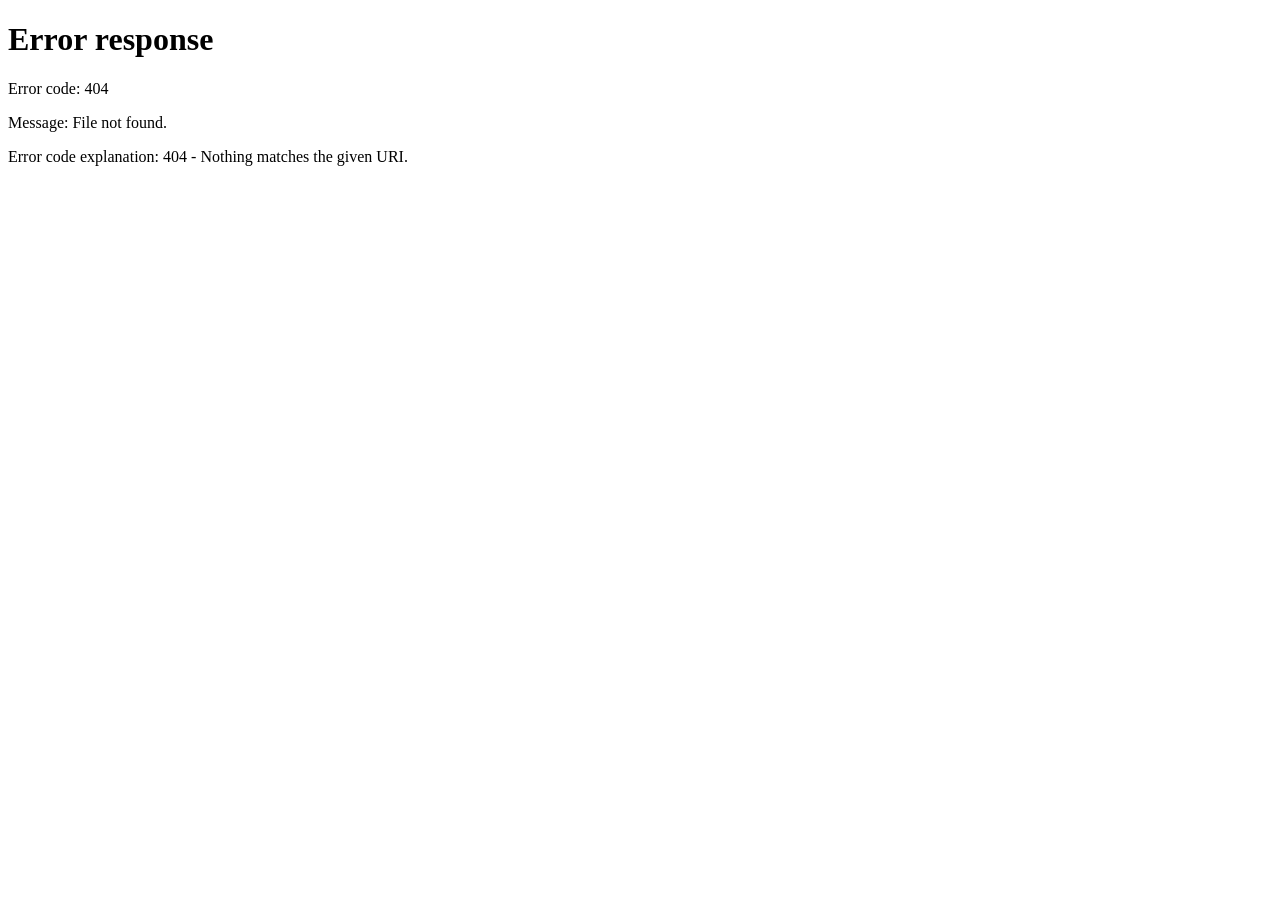
==== index.html @ 09f19527 "Add files via upload" ====
<!DOCTYPE html>
<html lang="en">
<head>
<meta charset="UTF-8">
<meta http-equiv="refresh" content="0; url=landing.html">
<title>Tracto Healthcare</title>
</head>
<body>
<p>Redirecting to <a href="landing.html">Tracto Healthcare landing page</a>...</p>
</body>
</html>
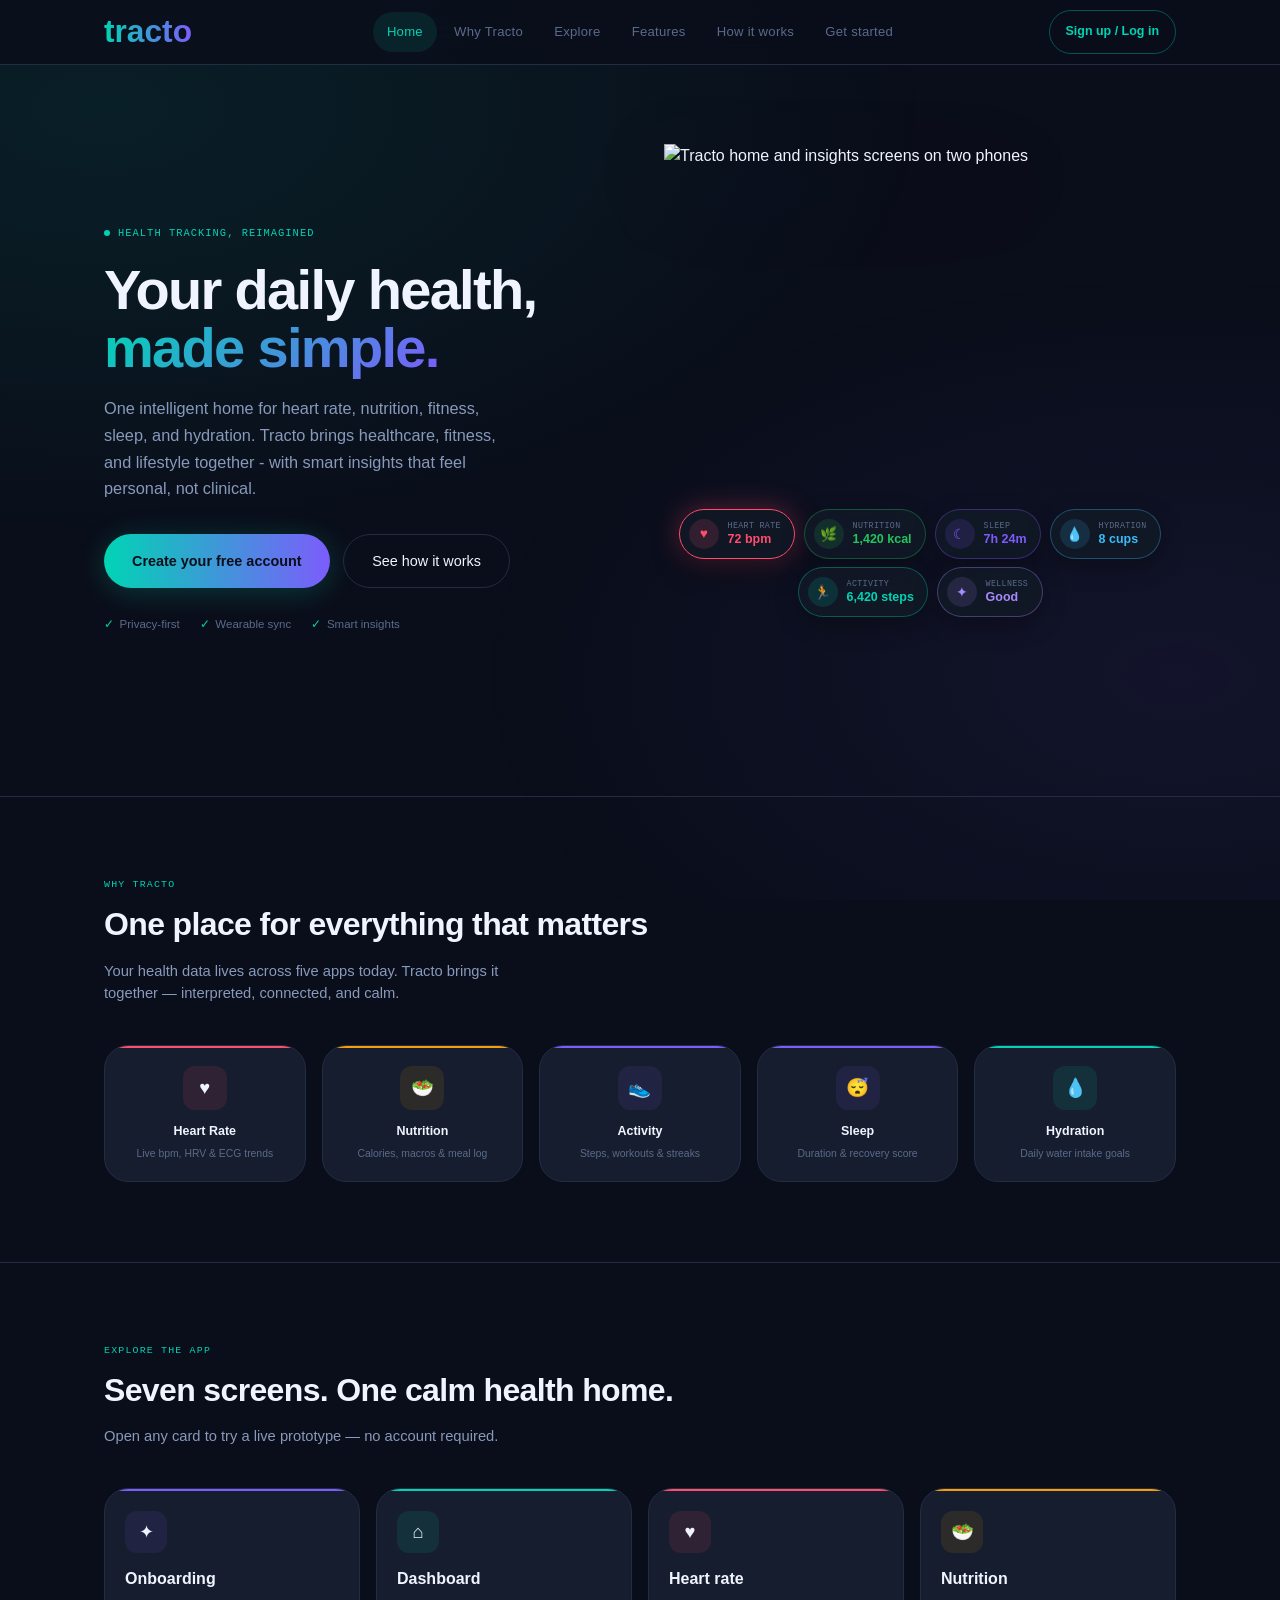
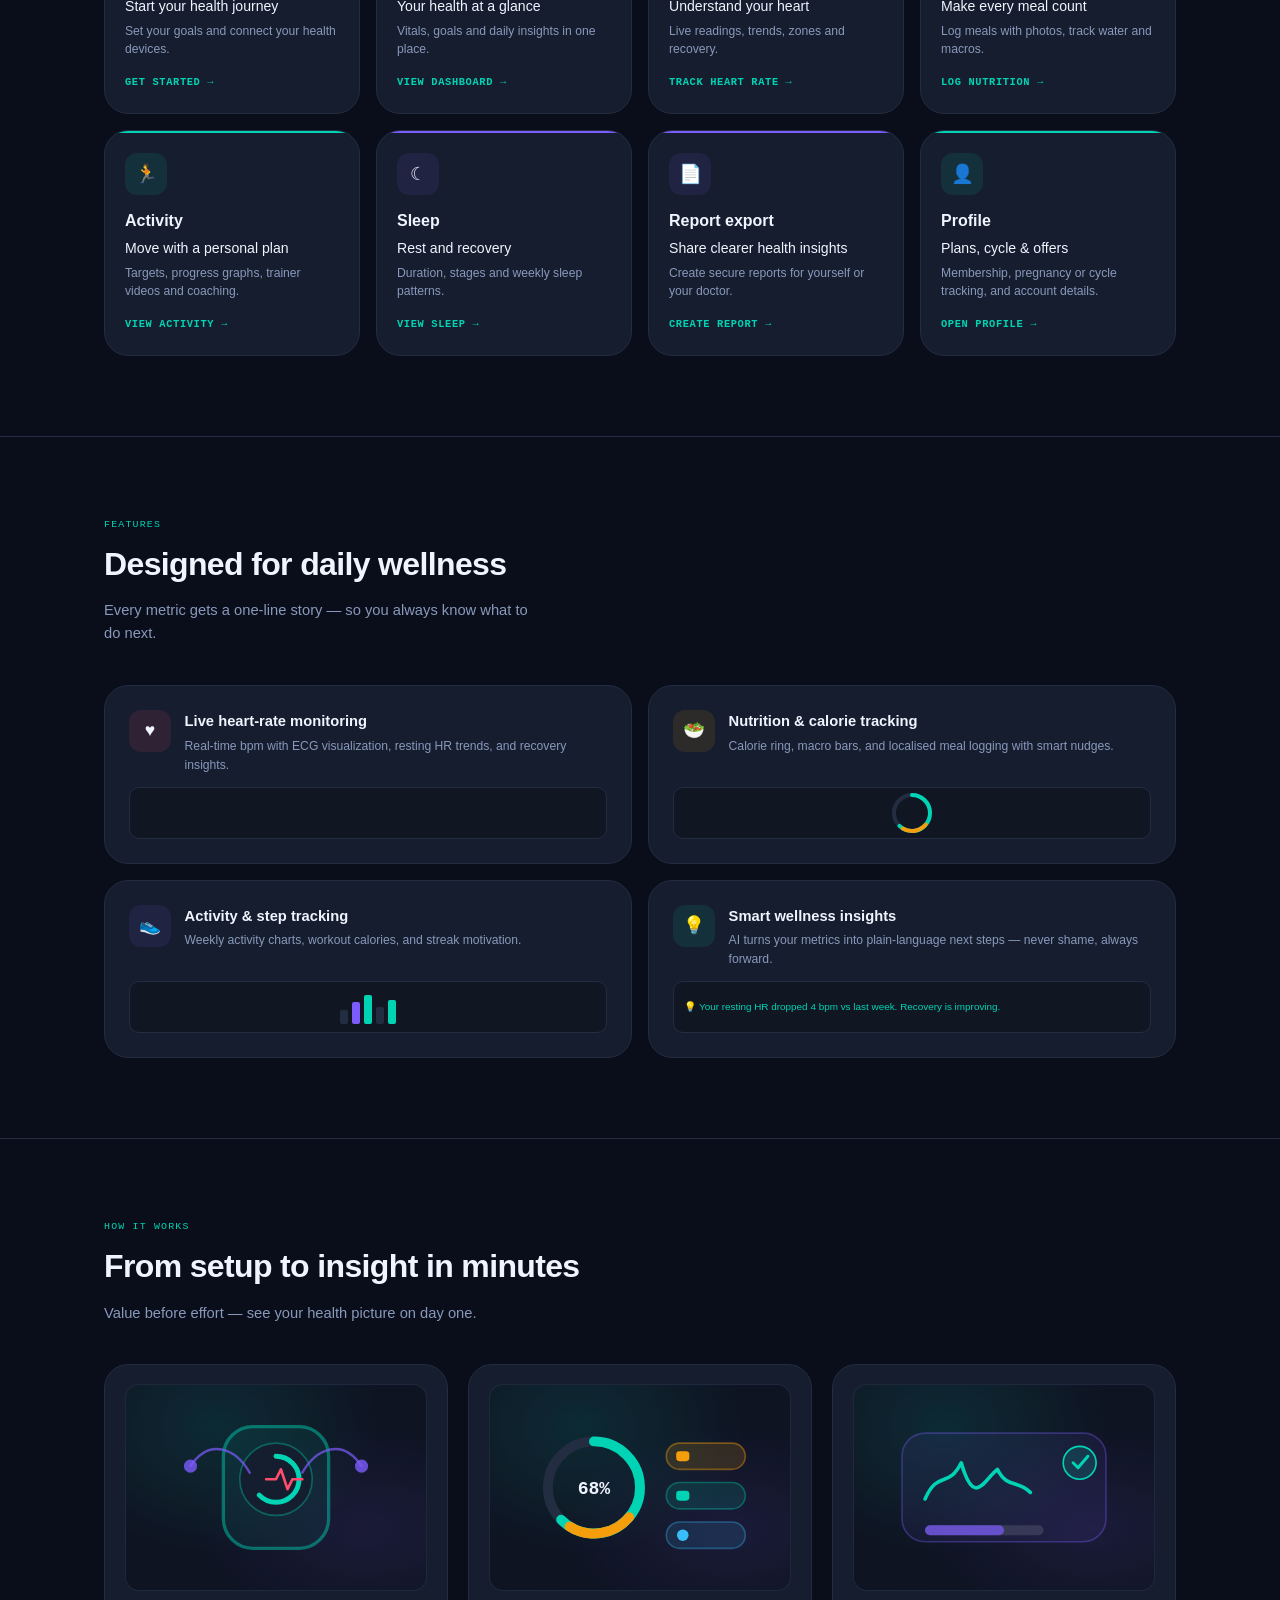
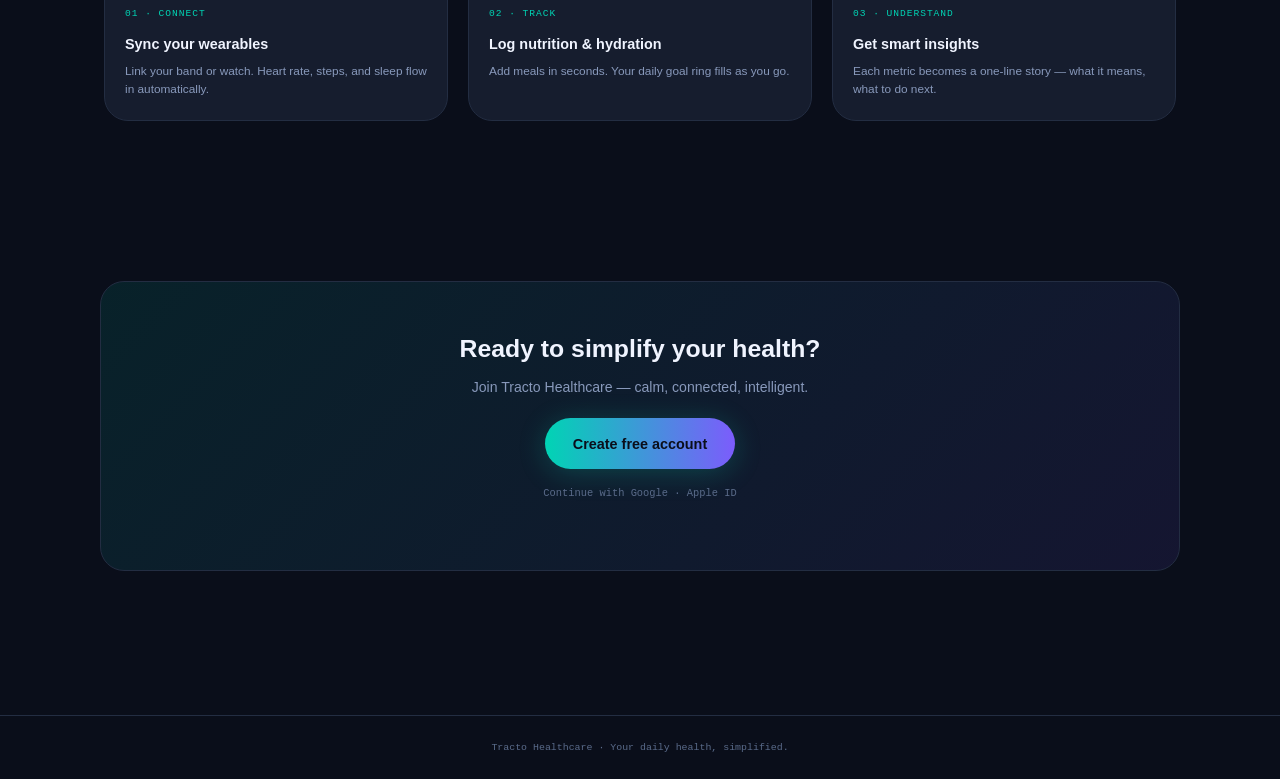
==== commit a7209cbb: "Add files via upload" ====
--- a/index.html
+++ b/index.html
@@ -2,10 +2,288 @@
 <html lang="en">
 <head>
 <meta charset="UTF-8">
-<meta http-equiv="refresh" content="0; url=landing.html">
-<title>Tracto Healthcare</title>
+<meta name="viewport" content="width=device-width, initial-scale=1.0">
+<title>Tracto Healthcare — Your daily health, simplified</title>
+<link href="https://fonts.googleapis.com/css2?family=JetBrains+Mono:wght@400;500&family=Space+Grotesk:wght@400;500;600;700&display=swap" rel="stylesheet">
+<link rel="stylesheet" href="styles.css">
+<link rel="stylesheet" href="app.css">
 </head>
 <body>
-<p>Redirecting to <a href="landing.html">Tracto Healthcare landing page</a>...</p>
+
+<header class="site-header">
+  <nav class="top-nav" aria-label="Primary">
+    <a href="landing.html" class="logo">tracto</a>
+    <ul class="sec-nav-list">
+      <li><a href="#hero" data-section="hero" class="sec-nav-link active">Home</a></li>
+      <li><a href="#why" data-section="why" class="sec-nav-link">Why Tracto</a></li>
+      <li><a href="#explore" data-section="explore" class="sec-nav-link">Explore</a></li>
+      <li><a href="#features" data-section="features" class="sec-nav-link">Features</a></li>
+      <li><a href="#how" data-section="how" class="sec-nav-link">How it works</a></li>
+      <li><a href="signup.html" data-section="download" class="sec-nav-link">Get started</a></li>
+    </ul>
+    <a href="signup.html" class="nav-cta">Sign up / Log in</a>
+  </nav>
+</header>
+
+<main class="page-main">
+
+  <!-- HERO -->
+  <section id="hero" class="hero">
+    <div class="wrap">
+      <div class="hero-grid">
+        <div>
+          <div class="hero-eyebrow reveal"><span class="dot"></span> Health tracking, reimagined</div>
+          <h1 class="hero-title reveal d1">Your daily health,<br><em>made simple.</em></h1>
+          <p class="hero-sub reveal d2">One intelligent home for heart rate, nutrition, fitness, sleep, and hydration. Tracto brings healthcare, fitness, and lifestyle together - with smart insights that feel personal, not clinical.</p>
+          <div class="hero-ctas reveal d3">
+            <a href="signup.html" class="btn-primary">Create your free account</a>
+            <a href="#explore" class="btn-secondary">See how it works</a>
+          </div>
+          <div class="hero-trust reveal d4">
+            <span><span class="ck">✓</span> Privacy-first</span>
+            <span><span class="ck">✓</span> Wearable sync</span>
+            <span><span class="ck">✓</span> Smart insights</span>
+          </div>
+        </div>
+
+        <div class="hero-visual reveal d2">
+          <div class="phones-stage phones-stage--image">
+            <div class="phones-float-wrap">
+              <img
+                class="phones-img"
+                src="assets/tracto-phones.png?v=2"
+                alt="Tracto home and insights screens on two phones"
+                width="1024"
+                height="682"
+                loading="eager"
+              />
+            </div>
+          </div>
+
+          <div class="metric-tabs" role="list" aria-label="Health metrics">
+            <button type="button" class="metric-tab metric-tab--heart" role="listitem" style="--tab:var(--danger-red);--tab-soft:rgba(255,77,109,.14)">
+              <span class="metric-ico" aria-hidden="true">♥</span>
+              <span class="metric-copy"><span class="metric-lbl">Heart Rate</span><span class="metric-val">72 bpm</span></span>
+            </button>
+            <button type="button" class="metric-tab metric-tab--nutrition" role="listitem" style="--tab:#22C55E;--tab-soft:rgba(34,197,94,.14)">
+              <span class="metric-ico" aria-hidden="true">🌿</span>
+              <span class="metric-copy"><span class="metric-lbl">Nutrition</span><span class="metric-val">1,420 kcal</span></span>
+            </button>
+            <button type="button" class="metric-tab metric-tab--sleep" role="listitem" style="--tab:var(--vital-violet);--tab-soft:rgba(124,92,252,.14)">
+              <span class="metric-ico" aria-hidden="true">☾</span>
+              <span class="metric-copy"><span class="metric-lbl">Sleep</span><span class="metric-val">7h 24m</span></span>
+            </button>
+            <button type="button" class="metric-tab metric-tab--hydro" role="listitem" style="--tab:#38BDF8;--tab-soft:rgba(56,189,248,.14)">
+              <span class="metric-ico" aria-hidden="true">💧</span>
+              <span class="metric-copy"><span class="metric-lbl">Hydration</span><span class="metric-val">8 cups</span></span>
+            </button>
+            <button type="button" class="metric-tab metric-tab--activity" role="listitem" style="--tab:var(--pulse-teal);--tab-soft:rgba(0,212,180,.14)">
+              <span class="metric-ico" aria-hidden="true">🏃</span>
+              <span class="metric-copy"><span class="metric-lbl">Activity</span><span class="metric-val">6,420 steps</span></span>
+            </button>
+            <button type="button" class="metric-tab metric-tab--wellness" role="listitem" style="--tab:#A78BFA;--tab-soft:rgba(167,139,250,.14)">
+              <span class="metric-ico" aria-hidden="true">✦</span>
+              <span class="metric-copy"><span class="metric-lbl">Wellness</span><span class="metric-val">Good</span></span>
+            </button>
+          </div>
+        </div>
+      </div>
+    </div>
+  </section>
+
+  <!-- WHY -->
+  <section id="why" class="section-bordered">
+    <div class="wrap">
+      <div class="sec-tag reveal">Why Tracto</div>
+      <h2 class="sec-title reveal d1">One place for everything that matters</h2>
+      <p class="sec-sub reveal d2">Your health data lives across five apps today. Tracto brings it together — interpreted, connected, and calm.</p>
+      <div class="value-grid">
+        <div class="value-card reveal"><div class="accent-bar" style="background:var(--danger-red)"></div><div class="ico" style="background:rgba(255,77,109,.1)">♥</div><h3>Heart Rate</h3><p>Live bpm, HRV &amp; ECG trends</p></div>
+        <div class="value-card reveal d1"><div class="accent-bar" style="background:var(--bio-amber)"></div><div class="ico" style="background:rgba(245,158,11,.1)">🥗</div><h3>Nutrition</h3><p>Calories, macros &amp; meal log</p></div>
+        <div class="value-card reveal d2"><div class="accent-bar" style="background:var(--vital-violet)"></div><div class="ico" style="background:rgba(124,92,252,.1)">👟</div><h3>Activity</h3><p>Steps, workouts &amp; streaks</p></div>
+        <div class="value-card reveal d3"><div class="accent-bar" style="background:var(--vital-violet)"></div><div class="ico" style="background:rgba(124,92,252,.1)">😴</div><h3>Sleep</h3><p>Duration &amp; recovery score</p></div>
+        <div class="value-card reveal d4"><div class="accent-bar" style="background:var(--pulse-teal)"></div><div class="ico" style="background:rgba(0,212,180,.1)">💧</div><h3>Hydration</h3><p>Daily water intake goals</p></div>
+      </div>
+    </div>
+  </section>
+
+  <!-- EXPLORE APP SCREENS -->
+  <section id="explore" class="section-bordered">
+    <div class="wrap">
+      <div class="sec-tag reveal">Explore the app</div>
+      <h2 class="sec-title reveal d1">Seven screens. One calm health home.</h2>
+      <p class="sec-sub reveal d2">Open any card to try a live prototype — no account required.</p>
+      <div class="explore-grid">
+        <a href="onboarding.html" class="explore-card reveal">
+          <div class="accent-bar" style="background:var(--vital-violet)"></div>
+          <div class="ico" style="background:rgba(124,92,252,.1)">✦</div>
+          <h3>Onboarding</h3>
+          <div class="desc">Start your health journey</div>
+          <p class="copy">Set your goals and connect your health devices.</p>
+          <span class="cta">GET STARTED →</span>
+        </a>
+        <a href="dashboard.html" class="explore-card reveal d1">
+          <div class="accent-bar" style="background:var(--pulse-teal)"></div>
+          <div class="ico" style="background:rgba(0,212,180,.1)">⌂</div>
+          <h3>Dashboard</h3>
+          <div class="desc">Your health at a glance</div>
+          <p class="copy">Vitals, goals and daily insights in one place.</p>
+          <span class="cta">VIEW DASHBOARD →</span>
+        </a>
+        <a href="heart-rate.html" class="explore-card reveal d2">
+          <div class="accent-bar" style="background:var(--danger-red)"></div>
+          <div class="ico" style="background:rgba(255,77,109,.1)">♥</div>
+          <h3>Heart rate</h3>
+          <div class="desc">Understand your heart</div>
+          <p class="copy">Live readings, trends, zones and recovery.</p>
+          <span class="cta">TRACK HEART RATE →</span>
+        </a>
+        <a href="nutrition.html" class="explore-card reveal d1">
+          <div class="accent-bar" style="background:var(--bio-amber)"></div>
+          <div class="ico" style="background:rgba(245,158,11,.1)">🥗</div>
+          <h3>Nutrition</h3>
+          <div class="desc">Make every meal count</div>
+          <p class="copy">Log meals with photos, track water and macros.</p>
+          <span class="cta">LOG NUTRITION →</span>
+        </a>
+        <a href="activity.html" class="explore-card reveal d2">
+          <div class="accent-bar" style="background:var(--pulse-teal)"></div>
+          <div class="ico" style="background:rgba(0,212,180,.1)">🏃</div>
+          <h3>Activity</h3>
+          <div class="desc">Move with a personal plan</div>
+          <p class="copy">Targets, progress graphs, trainer videos and coaching.</p>
+          <span class="cta">VIEW ACTIVITY →</span>
+        </a>
+        <a href="sleep.html" class="explore-card reveal d3">
+          <div class="accent-bar" style="background:var(--vital-violet)"></div>
+          <div class="ico" style="background:rgba(124,92,252,.1)">☾</div>
+          <h3>Sleep</h3>
+          <div class="desc">Rest and recovery</div>
+          <p class="copy">Duration, stages and weekly sleep patterns.</p>
+          <span class="cta">VIEW SLEEP →</span>
+        </a>
+        <a href="reports.html" class="explore-card reveal d1">
+          <div class="accent-bar" style="background:var(--vital-violet)"></div>
+          <div class="ico" style="background:rgba(124,92,252,.1)">📄</div>
+          <h3>Report export</h3>
+          <div class="desc">Share clearer health insights</div>
+          <p class="copy">Create secure reports for yourself or your doctor.</p>
+          <span class="cta">CREATE REPORT →</span>
+        </a>
+        <a href="profile.html" class="explore-card reveal d2">
+          <div class="accent-bar" style="background:var(--pulse-teal)"></div>
+          <div class="ico" style="background:rgba(0,212,180,.1)">👤</div>
+          <h3>Profile</h3>
+          <div class="desc">Plans, cycle &amp; offers</div>
+          <p class="copy">Membership, pregnancy or cycle tracking, and account details.</p>
+          <span class="cta">OPEN PROFILE →</span>
+        </a>
+      </div>
+    </div>
+  </section>
+
+  <!-- FEATURES -->
+  <section id="features" class="section-bordered">
+    <div class="wrap">
+      <div class="sec-tag reveal">Features</div>
+      <h2 class="sec-title reveal d1">Designed for daily wellness</h2>
+      <p class="sec-sub reveal d2">Every metric gets a one-line story — so you always know what to do next.</p>
+      <div class="feat-grid">
+        <article class="feat-card reveal">
+          <div class="f-head"><div class="f-ico" style="background:rgba(255,77,109,.1)">♥</div><div><h3>Live heart-rate monitoring</h3><p>Real-time bpm with ECG visualization, resting HR trends, and recovery insights.</p></div></div>
+          <div class="feat-viz"><svg viewBox="0 0 200 52" preserveAspectRatio="none" style="width:100%;height:100%"><path class="ecg-path" d="M0 26 H40 L50 26 L58 8 L66 44 L74 26 H200" fill="none" stroke="var(--danger-red)" stroke-width="2"/></svg></div>
+        </article>
+        <article class="feat-card reveal d1">
+          <div class="f-head"><div class="f-ico" style="background:rgba(245,158,11,.1)">🥗</div><div><h3>Nutrition &amp; calorie tracking</h3><p>Calorie ring, macro bars, and localised meal logging with smart nudges.</p></div></div>
+          <div class="feat-viz feat-ring"><svg width="44" height="44" viewBox="0 0 44 44"><circle cx="22" cy="22" r="18" fill="none" stroke="var(--border)" stroke-width="4"/><circle cx="22" cy="22" r="18" fill="none" stroke="var(--pulse-teal)" stroke-width="4" stroke-dasharray="70 113" stroke-linecap="round" transform="rotate(-90 22 22)"/><circle cx="22" cy="22" r="18" fill="none" stroke="var(--bio-amber)" stroke-width="4" stroke-dasharray="25 113" stroke-linecap="round" transform="rotate(40 22 22)"/></svg></div>
+        </article>
+        <article class="feat-card reveal d2">
+          <div class="f-head"><div class="f-ico" style="background:rgba(124,92,252,.1)">👟</div><div><h3>Activity &amp; step tracking</h3><p>Weekly activity charts, workout calories, and streak motivation.</p></div></div>
+          <div class="feat-viz feat-bars"><span style="height:40%"></span><span class="vio" style="height:65%"></span><span class="teal" style="height:85%"></span><span style="height:50%"></span><span class="teal" style="height:70%"></span></div>
+        </article>
+        <article class="feat-card reveal d3">
+          <div class="f-head"><div class="f-ico" style="background:rgba(0,212,180,.1)">💡</div><div><h3>Smart wellness insights</h3><p>AI turns your metrics into plain-language next steps — never shame, always forward.</p></div></div>
+          <div class="feat-viz feat-insight">💡 Your resting HR dropped 4 bpm vs last week. Recovery is improving.</div>
+        </article>
+      </div>
+    </div>
+  </section>
+
+  <!-- HOW -->
+  <section id="how" class="section-bordered">
+    <div class="wrap">
+      <div class="sec-tag reveal">How it works</div>
+      <h2 class="sec-title reveal d1">From setup to insight in minutes</h2>
+      <p class="sec-sub reveal d2">Value before effort — see your health picture on day one.</p>
+      <div class="steps">
+        <div class="step reveal">
+          <div class="step-viz" aria-hidden="true">
+            <svg viewBox="0 0 160 110" fill="none">
+              <rect x="48" y="18" width="64" height="74" rx="18" stroke="rgba(0,212,180,.45)" stroke-width="2" fill="rgba(0,212,180,.06)"/>
+              <rect x="58" y="28" width="44" height="44" rx="22" fill="rgba(22,29,46,.9)" stroke="rgba(0,212,180,.35)"/>
+              <circle cx="80" cy="50" r="14" stroke="var(--pulse-teal)" stroke-width="3" stroke-dasharray="55 88" stroke-linecap="round" transform="rotate(-90 80 50)"/>
+              <path d="M74 50h6l3-6 4 12 3-6h6" stroke="var(--danger-red)" stroke-width="1.6" stroke-linecap="round" stroke-linejoin="round"/>
+              <path d="M28 42c12-18 28-10 36 4M132 42c-12-18-28-10-36 4" stroke="var(--vital-violet)" stroke-width="1.5" stroke-linecap="round" opacity=".7"/>
+              <circle cx="28" cy="42" r="4" fill="var(--vital-violet)" opacity=".8"/>
+              <circle cx="132" cy="42" r="4" fill="var(--vital-violet)" opacity=".8"/>
+            </svg>
+          </div>
+          <div class="num">01 · CONNECT</div>
+          <h3>Sync your wearables</h3>
+          <p>Link your band or watch. Heart rate, steps, and sleep flow in automatically.</p>
+        </div>
+        <div class="step reveal d1">
+          <div class="step-viz" aria-hidden="true">
+            <svg viewBox="0 0 160 110" fill="none">
+              <circle cx="52" cy="55" r="28" stroke="var(--border)" stroke-width="6"/>
+              <circle cx="52" cy="55" r="28" stroke="var(--pulse-teal)" stroke-width="6" stroke-dasharray="110 176" stroke-linecap="round" transform="rotate(-90 52 55)"/>
+              <circle cx="52" cy="55" r="28" stroke="var(--bio-amber)" stroke-width="6" stroke-dasharray="40 176" stroke-linecap="round" transform="rotate(40 52 55)"/>
+              <text x="52" y="59" text-anchor="middle" fill="var(--text-primary)" font-size="11" font-family="JetBrains Mono, monospace" font-weight="700">68%</text>
+              <rect x="96" y="28" width="48" height="16" rx="8" fill="rgba(245,158,11,.15)" stroke="rgba(245,158,11,.4)"/>
+              <rect x="102" y="33" width="8" height="6" rx="2" fill="var(--bio-amber)"/>
+              <rect x="96" y="52" width="48" height="16" rx="8" fill="rgba(0,212,180,.12)" stroke="rgba(0,212,180,.35)"/>
+              <rect x="102" y="57" width="8" height="6" rx="2" fill="var(--pulse-teal)"/>
+              <rect x="96" y="76" width="48" height="16" rx="8" fill="rgba(56,189,248,.12)" stroke="rgba(56,189,248,.35)"/>
+              <circle cx="106" cy="84" r="3.5" fill="#38BDF8"/>
+            </svg>
+          </div>
+          <div class="num">02 · TRACK</div>
+          <h3>Log nutrition &amp; hydration</h3>
+          <p>Add meals in seconds. Your daily goal ring fills as you go.</p>
+        </div>
+        <div class="step reveal d2">
+          <div class="step-viz" aria-hidden="true">
+            <svg viewBox="0 0 160 110" fill="none">
+              <rect x="18" y="22" width="124" height="66" rx="14" fill="rgba(124,92,252,.08)" stroke="rgba(124,92,252,.35)"/>
+              <path d="M32 62c8-18 14-6 22-22 8 28 14 10 22 4 6 12 12 6 20 14" stroke="var(--pulse-teal)" stroke-width="2.2" stroke-linecap="round" stroke-linejoin="round"/>
+              <circle cx="126" cy="40" r="10" fill="rgba(0,212,180,.15)" stroke="var(--pulse-teal)"/>
+              <path d="M122 40l3 3 6-7" stroke="var(--pulse-teal)" stroke-width="1.8" stroke-linecap="round" stroke-linejoin="round"/>
+              <rect x="32" y="78" width="72" height="6" rx="3" fill="rgba(240,244,255,.12)"/>
+              <rect x="32" y="78" width="48" height="6" rx="3" fill="var(--vital-violet)" opacity=".7"/>
+            </svg>
+          </div>
+          <div class="num">03 · UNDERSTAND</div>
+          <h3>Get smart insights</h3>
+          <p>Each metric becomes a one-line story — what it means, what to do next.</p>
+        </div>
+      </div>
+    </div>
+  </section>
+
+  <!-- CTA -->
+  <section id="download">
+    <div class="cta-strip reveal">
+      <h2>Ready to simplify your health?</h2>
+      <p>Join Tracto Healthcare — calm, connected, intelligent.</p>
+      <a href="signup.html" class="btn-primary">Create free account</a>
+      <p class="sso">Continue with Google · Apple ID</p>
+    </div>
+  </section>
+
+</main>
+
+<footer>Tracto Healthcare · Your daily health, simplified.</footer>
+
+<script src="main.js"></script>
 </body>
 </html>
--- a/styles.css
+++ b/styles.css
@@ -0,0 +1,630 @@
+/* Tracto Healthcare — shared styles */
+:root {
+  --midnight: #0a0e1a;
+  --deep-card: #161d2e;
+  --border: #232d42;
+  --pulse-teal: #00d4b4;
+  --teal-d: #00a890;
+  --vital-violet: #7c5cfc;
+  --bio-amber: #f59e0b;
+  --danger-red: #ff4d6d;
+  --text-primary: #f0f4ff;
+  --text-secondary: #8899bb;
+  --text-muted: #5a6b8a;
+  --nav-h: 64px;
+  --secnav-h: 0px;
+  --r: 24px;
+  --r-sm: 16px;
+  --phone-w: 300px;
+}
+
+*, *::before, *::after { box-sizing: border-box; margin: 0; padding: 0; }
+html { scroll-behavior: smooth; }
+body {
+  font-family: 'Space Grotesk', sans-serif;
+  background: var(--midnight);
+  color: var(--text-primary);
+  line-height: 1.55;
+  -webkit-font-smoothing: antialiased;
+  overflow-x: hidden;
+}
+body::before {
+  content: '';
+  position: fixed; inset: 0; pointer-events: none; z-index: 0;
+  background:
+    radial-gradient(ellipse 65% 50% at 8% 12%, rgba(0,212,180,.09), transparent),
+    radial-gradient(ellipse 55% 45% at 92% 75%, rgba(124,92,252,.08), transparent);
+}
+.wrap { max-width: 1120px; margin: 0 auto; padding: 0 1.5rem; position: relative; z-index: 1; }
+.page-main { padding-top: var(--nav-h); position: relative; z-index: 1; }
+
+/* Header */
+.site-header {
+  position: fixed; top: 0; left: 0; right: 0; z-index: 200;
+  background: rgba(10,14,26,.82); backdrop-filter: blur(18px);
+  border-bottom: 1px solid var(--border);
+}
+.top-nav {
+  height: var(--nav-h);
+  display: grid;
+  grid-template-columns: 1fr auto 1fr;
+  align-items: center;
+  gap: 1rem;
+  padding: 0 1.5rem;
+  max-width: 1120px;
+  margin: 0 auto;
+  width: 100%;
+}
+.top-nav .logo { justify-self: start; }
+.top-nav .nav-cta { justify-self: end; }
+.sec-nav-list {
+  display: flex;
+  align-items: center;
+  justify-content: center;
+  gap: .25rem;
+  list-style: none;
+  margin: 0;
+  padding: 0;
+  flex-wrap: wrap;
+}
+.logo {
+  font-weight: 700; font-size: 1.98rem; text-decoration: none;
+  background: linear-gradient(90deg, var(--pulse-teal), var(--vital-violet));
+  -webkit-background-clip: text; -webkit-text-fill-color: transparent; background-clip: text;
+}
+.nav-cta, .btn-primary, .btn-secondary {
+  font-family: 'Space Grotesk', sans-serif; min-height: 44px;
+  display: inline-flex; align-items: center; text-decoration: none; cursor: pointer;
+}
+.nav-cta {
+  font-size: .78rem; font-weight: 600; color: var(--pulse-teal);
+  padding: .45rem 1rem; border: 1px solid rgba(0,212,180,.35); border-radius: 100px; transition: .2s;
+  flex-shrink: 0; white-space: nowrap;
+}
+.nav-cta:hover { background: rgba(0,212,180,.08); }
+.sec-nav-link {
+  font-family: 'Space Grotesk', sans-serif; font-size: .82rem; font-weight: 500;
+  letter-spacing: .02em; text-decoration: none;
+  color: var(--text-muted); padding: .4rem .85rem; border-radius: 100px;
+  white-space: nowrap; transition: .2s; min-height: 40px; display: inline-flex; align-items: center;
+}
+@media (max-width: 900px) {
+  .top-nav {
+    grid-template-columns: 1fr auto;
+    grid-template-rows: auto auto;
+    height: auto;
+    min-height: var(--nav-h);
+    padding: .65rem 1rem;
+  }
+  .top-nav .logo { grid-column: 1; grid-row: 1; }
+  .top-nav .nav-cta { grid-column: 2; grid-row: 1; }
+  .sec-nav-list {
+    grid-column: 1 / -1;
+    grid-row: 2;
+    justify-content: flex-start;
+    overflow-x: auto;
+    flex-wrap: nowrap;
+    padding-bottom: .15rem;
+    -webkit-overflow-scrolling: touch;
+  }
+}
+.sec-nav-link:hover { color: var(--text-secondary); background: rgba(255,255,255,.04); }
+.sec-nav-link.active { color: var(--pulse-teal); background: rgba(0,212,180,.1); }
+:focus-visible { outline: 2px solid var(--pulse-teal); outline-offset: 2px; }
+
+/* Buttons */
+.btn-primary {
+  font-size: .9rem; font-weight: 600; padding: .9rem 1.75rem; border: none; border-radius: 100px;
+  background: linear-gradient(90deg, var(--pulse-teal), var(--vital-violet));
+  color: var(--midnight); box-shadow: 0 4px 28px rgba(0,212,180,.22); transition: .25s;
+}
+.btn-primary:hover { transform: translateY(-2px); box-shadow: 0 8px 36px rgba(0,212,180,.32); }
+.btn-secondary {
+  font-size: .9rem; font-weight: 500; padding: .9rem 1.75rem; border-radius: 100px;
+  background: transparent; color: var(--text-primary); border: 1px solid var(--border); transition: .2s;
+}
+.btn-secondary:hover { border-color: rgba(255,255,255,.18); background: rgba(255,255,255,.03); }
+
+/* Reveal */
+.reveal { opacity: 0; transform: translateY(24px); transition: opacity .65s cubic-bezier(.2,.8,.2,1), transform .65s cubic-bezier(.2,.8,.2,1); }
+.reveal.visible { opacity: 1; transform: translateY(0); }
+.d1 { transition-delay: .1s; } .d2 { transition-delay: .2s; }
+.d3 { transition-delay: .3s; } .d4 { transition-delay: .4s; }
+
+/* Hero */
+.hero { padding: 4.5rem 0 5rem; }
+.hero-grid { display: grid; grid-template-columns: 1fr 1fr; gap: 3rem; align-items: center; }
+@media (max-width: 900px) {
+  .hero-grid { grid-template-columns: 1fr; text-align: center; }
+  .hero-ctas, .hero-trust { justify-content: center; }
+  .hero-sub { margin-left: auto; margin-right: auto; }
+  .float-card { display: none !important; }
+}
+.hero-eyebrow {
+  display: inline-flex; align-items: center; gap: .5rem;
+  font-family: 'JetBrains Mono', monospace; font-size: .65rem;
+  letter-spacing: .1em; text-transform: uppercase; color: var(--pulse-teal); margin-bottom: 1.25rem;
+}
+.hero-eyebrow .dot {
+  width: 6px; height: 6px; border-radius: 50%; background: var(--pulse-teal);
+  animation: pulse-dot 2s ease-in-out infinite;
+}
+@keyframes pulse-dot { 0%,100%{opacity:1} 50%{opacity:.35} }
+h1.hero-title { font-size: clamp(2.2rem,5vw,3.5rem); font-weight: 700; line-height: 1.04; letter-spacing: -.03em; margin-bottom: 1.1rem; }
+h1.hero-title em {
+  font-style: normal;
+  background: linear-gradient(135deg, var(--pulse-teal), var(--vital-violet));
+  -webkit-background-clip: text; -webkit-text-fill-color: transparent; background-clip: text;
+}
+.hero-sub { font-size: 1.02rem; color: var(--text-secondary); max-width: 44ch; line-height: 1.65; margin-bottom: 2rem; }
+.hero-ctas { display: flex; gap: .85rem; flex-wrap: wrap; margin-bottom: 1.75rem; }
+.hero-trust { display: flex; gap: 1.25rem; flex-wrap: wrap; font-size: .72rem; color: var(--text-muted); }
+.hero-trust span { display: flex; align-items: center; gap: .35rem; }
+.hero-trust .ck { color: var(--pulse-teal); }
+
+/* Hero visual — floating phones + metric tabs (no dark poster plate) */
+.hero-visual {
+  position: relative;
+  display: flex;
+  flex-direction: column;
+  align-items: center;
+  gap: 1.25rem;
+  min-height: 580px;
+  padding: .5rem 0 0;
+}
+.phones-stage {
+  position: relative;
+  width: 100%;
+  max-width: 620px;
+  margin: 0 auto;
+}
+.phones-stage--image {
+  height: auto;
+  min-height: 0;
+  display: flex;
+  justify-content: center;
+  align-items: center;
+  perspective: 900px;
+}
+.phones-float-wrap {
+  width: 100%;
+  max-width: 620px;
+  animation: phones-rise .9s cubic-bezier(.2,.8,.2,1) .2s both,
+             phones-float 5s ease-in-out 1.2s infinite;
+}
+.phones-img {
+  width: 100%;
+  height: auto;
+  display: block;
+  filter: drop-shadow(0 28px 50px rgba(0,0,0,.45));
+  transform-origin: center center;
+  transform-style: preserve-3d;
+  transition: filter .35s ease, transform .2s ease-out;
+  will-change: transform;
+}
+.phones-stage--image:hover .phones-img,
+.phones-stage--image.is-lit .phones-img {
+  filter: drop-shadow(0 36px 60px color-mix(in srgb, var(--glow, #00D4B4) 22%, transparent))
+          drop-shadow(0 20px 40px rgba(0,0,0,.4));
+}
+@keyframes phones-rise {
+  from { opacity: 0; transform: translateY(24px) scale(.96); }
+  to { opacity: 1; transform: translateY(0) scale(1); }
+}
+@keyframes phones-float {
+  0%, 100% { transform: translateY(0); }
+  50% { transform: translateY(-10px); }
+}
+
+.phones-stage:not(.phones-stage--image) {
+  max-width: 340px;
+  height: 460px;
+}
+.phone-float { position: absolute; }
+.phone-float--front {
+  left: 0; top: 0; z-index: 3; width: 230px;
+  animation: phone-float-in .9s cubic-bezier(.2,.8,.2,1) both,
+             phone-bob 5s ease-in-out 1.2s infinite;
+}
+.phone-float--back {
+  right: -8px; top: 36px; z-index: 1; width: 200px; opacity: .92;
+  animation: phone-float-in-back .9s cubic-bezier(.2,.8,.2,1) .35s both,
+             phone-bob-alt 5.5s ease-in-out 1.5s infinite;
+}
+@keyframes phone-float-in {
+  from { opacity: 0; transform: translateY(28px) scale(.94); }
+  to { opacity: 1; transform: translateY(0) scale(1); }
+}
+@keyframes phone-float-in-back {
+  from { opacity: 0; transform: translateY(28px) rotate(6deg) scale(.94); }
+  to { opacity: .92; transform: translateY(0) rotate(6deg) scale(1); }
+}
+@keyframes phone-bob {
+  0%, 100% { transform: translateY(0); }
+  50% { transform: translateY(-8px); }
+}
+@keyframes phone-bob-alt {
+  0%, 100% { transform: translateY(0) rotate(6deg); }
+  50% { transform: translateY(-6px) rotate(6deg); }
+}
+.phone-bezel {
+  border-radius: 32px; padding: 8px;
+  background: linear-gradient(160deg, rgba(255,255,255,.14), rgba(255,255,255,.04));
+  box-shadow: 0 24px 60px rgba(0,0,0,.45), 0 0 0 1px rgba(255,255,255,.08), inset 0 1px 0 rgba(255,255,255,.1);
+}
+.phone-lcd {
+  border-radius: 24px; overflow: hidden; background: #0c1018;
+  aspect-ratio: 9/18.5; border: 1px solid rgba(255,255,255,.06);
+  display: flex; flex-direction: column;
+}
+.phone-lcd--insights {
+  padding: .75rem .7rem; gap: .45rem;
+  background: linear-gradient(180deg, #0e1420, #0a0e1a);
+}
+.ins-top { display: flex; flex-direction: column; gap: .4rem; }
+.ins-title { font-size: .72rem; font-weight: 700; }
+.ins-seg {
+  display: flex; gap: .2rem; background: rgba(255,255,255,.04);
+  border-radius: 100px; padding: .15rem; width: fit-content;
+}
+.ins-seg span {
+  font-family: 'JetBrains Mono', monospace; font-size: .42rem;
+  padding: .25rem .45rem; border-radius: 100px; color: var(--text-muted);
+}
+.ins-seg span.on { background: rgba(0,212,180,.18); color: var(--pulse-teal); }
+.ins-card {
+  background: rgba(22,29,46,.8); border: 1px solid rgba(255,255,255,.06);
+  border-radius: 12px; padding: .45rem .5rem;
+}
+.ins-lbl { font-size: .42rem; color: var(--text-secondary); margin-bottom: .3rem; }
+.ins-lbl em { color: var(--pulse-teal); font-style: normal; font-weight: 600; }
+.ins-wave { width: 100%; height: 28px; display: block; }
+.ins-macros { display: flex; height: 6px; border-radius: 100px; overflow: hidden; gap: 2px; background: rgba(0,0,0,.25); }
+.ins-macros i { display: block; height: 100%; width: var(--w); background: var(--c); border-radius: 2px; }
+.ins-bars { display: flex; align-items: flex-end; gap: 3px; height: 28px; }
+.ins-bars span { flex: 1; border-radius: 3px 3px 0 0; background: rgba(124,92,252,.35); height: 40%; }
+.ins-bars span:nth-child(2) { height: 55%; }
+.ins-bars span:nth-child(3), .ins-bars span.hi { height: 85%; background: rgba(0,212,180,.55); }
+.ins-bars span:nth-child(4) { height: 50%; }
+.ins-bars span:nth-child(5) { height: 65%; }
+.ins-bars span:nth-child(6) { height: 78%; background: rgba(0,212,180,.55); }
+.ins-bars span:nth-child(7) { height: 45%; }
+
+.metric-tabs {
+  display: flex; flex-wrap: wrap; justify-content: center;
+  gap: .55rem; width: 100%; max-width: 620px;
+  padding: .25rem .25rem .5rem; z-index: 4;
+}
+.metric-tab {
+  display: inline-flex; align-items: center; gap: .55rem;
+  min-height: 44px; padding: .55rem .85rem .55rem .55rem;
+  border-radius: 100px;
+  border: 1px solid color-mix(in srgb, var(--tab) 35%, transparent);
+  background: rgba(18,24,38,.88); backdrop-filter: blur(14px);
+  color: var(--text-primary); cursor: pointer;
+  font-family: 'Space Grotesk', sans-serif;
+  box-shadow: 0 8px 24px rgba(0,0,0,.28);
+  transition: transform .25s cubic-bezier(.2,.8,.2,1), box-shadow .25s ease, border-color .25s ease, background .25s ease;
+  animation: tab-rise .6s cubic-bezier(.2,.8,.2,1) both;
+}
+.metric-tab:nth-child(1) { animation-delay: .55s; }
+.metric-tab:nth-child(2) { animation-delay: .65s; }
+.metric-tab:nth-child(3) { animation-delay: .75s; }
+.metric-tab:nth-child(4) { animation-delay: .85s; }
+.metric-tab:nth-child(5) { animation-delay: .95s; }
+.metric-tab:nth-child(6) { animation-delay: 1.05s; }
+@keyframes tab-rise {
+  from { opacity: 0; transform: translateY(14px) scale(.94); }
+  to { opacity: 1; transform: translateY(0) scale(1); }
+}
+.metric-tab:hover, .metric-tab:focus-visible {
+  transform: translateY(-4px) scale(1.04);
+  border-color: color-mix(in srgb, var(--tab) 70%, transparent);
+  background: color-mix(in srgb, var(--tab-soft) 80%, rgba(18,24,38,.9));
+  box-shadow: 0 14px 32px rgba(0,0,0,.35), 0 0 24px color-mix(in srgb, var(--tab) 28%, transparent);
+  outline: none;
+}
+.metric-tab:active { transform: translateY(-1px) scale(1.01); }
+.metric-tab.is-active {
+  border-color: var(--tab);
+  box-shadow: 0 12px 28px rgba(0,0,0,.32), 0 0 28px color-mix(in srgb, var(--tab) 35%, transparent);
+}
+.metric-ico {
+  width: 30px; height: 30px; border-radius: 50%;
+  display: flex; align-items: center; justify-content: center;
+  font-size: .85rem; flex-shrink: 0;
+  background: var(--tab-soft); color: var(--tab);
+  animation: ico-pulse 2.4s ease-in-out infinite;
+}
+.metric-tab:nth-child(2) .metric-ico { animation-delay: .2s; }
+.metric-tab:nth-child(3) .metric-ico { animation-delay: .4s; }
+.metric-tab:nth-child(4) .metric-ico { animation-delay: .6s; }
+.metric-tab:nth-child(5) .metric-ico { animation-delay: .8s; }
+.metric-tab:nth-child(6) .metric-ico { animation-delay: 1s; }
+@keyframes ico-pulse {
+  0%, 100% { box-shadow: 0 0 8px color-mix(in srgb, var(--tab) 20%, transparent); transform: scale(1); }
+  50% { box-shadow: 0 0 16px color-mix(in srgb, var(--tab) 45%, transparent); transform: scale(1.06); }
+}
+.metric-copy { display: flex; flex-direction: column; align-items: flex-start; line-height: 1.15; text-align: left; }
+.metric-lbl {
+  font-family: 'JetBrains Mono', monospace; font-size: .52rem;
+  letter-spacing: .04em; text-transform: uppercase; color: var(--text-muted);
+}
+.metric-val { font-size: .78rem; font-weight: 700; color: var(--tab); margin-top: 1px; }
+
+@media (max-width: 900px) {
+  .hero-visual { min-height: auto; }
+  .phones-stage:not(.phones-stage--image) { max-width: 300px; height: 420px; }
+  .phones-img { max-width: 100%; }
+  .phone-float--front { width: 210px; }
+  .phone-float--back { width: 180px; right: -4px; }
+  .metric-tabs { gap: .4rem; }
+  .metric-tab { padding: .45rem .7rem .45rem .45rem; }
+  .metric-val { font-size: .72rem; }
+}
+@media (prefers-reduced-motion: reduce) {
+  .phone-float--front, .phone-float--back, .metric-tab, .metric-ico, .phones-float-wrap { animation: none !important; }
+  .phone-float--front, .metric-tab, .phones-float-wrap, .phones-img { opacity: 1; transform: none; }
+  .phone-float--back { opacity: .92; transform: rotate(6deg); }
+  .metric-tab:hover, .metric-tab:focus-visible { transform: none; }
+}
+
+.phone-status {
+  display: flex; justify-content: space-between; align-items: center;
+  padding: .55rem .85rem .25rem;
+  font-family: 'JetBrains Mono', monospace; font-size: .52rem; color: var(--text-muted);
+}
+.phone-signal { letter-spacing: .08em; color: var(--pulse-teal); opacity: .85; }
+.dash { flex: 1; display: flex; flex-direction: column; padding: 0 .7rem .6rem; }
+.dash-brand {
+  font-weight: 700; font-size: .9rem; letter-spacing: -.02em;
+  background: linear-gradient(90deg, var(--pulse-teal), #5eead4);
+  -webkit-background-clip: text; -webkit-text-fill-color: transparent; background-clip: text;
+  margin-bottom: .35rem;
+}
+.dash-greeting { font-size: .68rem; font-weight: 700; letter-spacing: -.02em; line-height: 1.2; }
+.dash-tagline { font-size: .48rem; color: var(--text-secondary); margin: .12rem 0 .45rem; line-height: 1.35; }
+.dash-days { display: flex; gap: .25rem; margin-bottom: .55rem; }
+.dash-days span { width: 14px; height: 14px; border-radius: 50%; border: 1.5px solid rgba(255,255,255,.12); }
+.dash-days span.on { background: var(--pulse-teal); border-color: var(--pulse-teal); box-shadow: 0 0 10px rgba(0,212,180,.5); }
+.dash-main { display: grid; grid-template-columns: 1.05fr .95fr; gap: .35rem; align-items: start; flex: 1; }
+.dash-ring-col { display: flex; justify-content: center; }
+.dash-ring { position: relative; width: 92px; height: 92px; }
+.dash-ring svg { width: 100%; height: 100%; transform: rotate(-90deg); }
+.dash-ring-progress { filter: drop-shadow(0 0 4px rgba(0,212,180,.35)); }
+.dash-ring-center { position: absolute; inset: 0; display: flex; flex-direction: column; align-items: center; justify-content: center; text-align: center; }
+.dash-ring-center .pct { font-size: 1.25rem; font-weight: 700; line-height: 1; }
+.dash-ring-center .lbl { font-size: .4rem; color: var(--text-secondary); margin-top: 2px; }
+.dash-cards { display: flex; flex-direction: column; gap: .3rem; }
+.dash-card {
+  background: rgba(22,29,46,.75); border: 1px solid rgba(255,255,255,.07);
+  border-radius: 11px; padding: .4rem .45rem; position: relative; overflow: hidden;
+}
+.dash-card::before { content: ''; position: absolute; left: 0; top: 6px; bottom: 6px; width: 2px; border-radius: 2px; }
+.dash-card.red::before { background: var(--danger-red); }
+.dash-card.amber::before { background: var(--bio-amber); }
+.dash-card.vio::before { background: var(--vital-violet); }
+.dash-card-title { font-size: .38rem; font-weight: 600; color: var(--text-muted); text-transform: uppercase; letter-spacing: .08em; font-family: 'JetBrains Mono', monospace; padding-left: 5px; }
+.dash-val { font-family: 'JetBrains Mono', monospace; font-size: .58rem; font-weight: 600; padding-left: 5px; }
+.dash-val.accent-red { color: var(--danger-red); }
+.dash-val small { font-size: .4rem; color: var(--text-muted); }
+.dash-mini-bar { height: 3px; border-radius: 100px; background: rgba(255,255,255,.06); margin: 4px 0 1px 5px; overflow: hidden; }
+.dash-mini-bar span { display: block; height: 100%; width: 71%; border-radius: 100px; background: linear-gradient(90deg, var(--bio-amber), var(--pulse-teal)); }
+.dash-stat { display: flex; justify-content: space-between; font-size: .4rem; padding-left: 5px; color: var(--text-secondary); }
+.dash-stat b { font-family: 'JetBrains Mono', monospace; color: var(--text-primary); font-weight: 600; }
+.dash-insight {
+  margin-top: .45rem; padding: .4rem .45rem; border-radius: 10px;
+  background: rgba(0,212,180,.06); border: 1px solid rgba(0,212,180,.22);
+  font-size: .4rem; line-height: 1.4; color: var(--text-secondary);
+  display: flex; align-items: flex-start; gap: .3rem;
+}
+.dash-insight-dot { width: 5px; height: 5px; border-radius: 50%; background: var(--pulse-teal); flex-shrink: 0; margin-top: 2px; box-shadow: 0 0 6px rgba(0,212,180,.6); }
+.float-card { display: none; }
+
+/* Sections */
+section { padding: 5rem 0; scroll-margin-top: calc(var(--nav-h) + 16px); }
+.section-bordered { border-top: 1px solid var(--border); }
+.sec-tag { font-family: 'JetBrains Mono', monospace; font-size: .62rem; letter-spacing: .12em; text-transform: uppercase; color: var(--pulse-teal); margin-bottom: .5rem; }
+.sec-title { font-size: clamp(1.5rem,3vw,2rem); font-weight: 700; letter-spacing: -.02em; margin-bottom: .6rem; }
+.sec-sub { font-size: .92rem; color: var(--text-secondary); max-width: 52ch; margin-bottom: 2.5rem; }
+.value-grid { display: grid; grid-template-columns: repeat(5,1fr); gap: 1rem; }
+@media (max-width:900px){.value-grid{grid-template-columns:repeat(3,1fr)}}
+@media (max-width:520px){.value-grid{grid-template-columns:repeat(2,1fr)}}
+.value-card {
+  background: var(--deep-card); border: 1px solid var(--border); border-radius: var(--r);
+  padding: 1.25rem 1rem; text-align: center; transition: .25s; position: relative; overflow: hidden;
+}
+.value-card:hover { border-color: rgba(0,212,180,.25); transform: translateY(-3px); box-shadow: 0 12px 40px rgba(0,212,180,.06); }
+.accent-bar { position: absolute; top: 0; left: 0; right: 0; height: 2px; }
+.value-card .ico { width: 44px; height: 44px; border-radius: 12px; margin: 0 auto .75rem; display: flex; align-items: center; justify-content: center; font-size: 1.15rem; }
+.value-card h3 { font-size: .78rem; font-weight: 600; margin-bottom: .25rem; }
+.value-card p { font-size: .65rem; color: var(--text-muted); line-height: 1.45; }
+.feat-grid { display: grid; grid-template-columns: repeat(2,1fr); gap: 1rem; }
+@media (max-width:640px){.feat-grid{grid-template-columns:1fr}}
+.feat-card { background: var(--deep-card); border: 1px solid var(--border); border-radius: var(--r); padding: 1.5rem; transition: .25s; display: flex; flex-direction: column; gap: .75rem; }
+.feat-card:hover { border-color: rgba(124,92,252,.25); transform: translateY(-2px); }
+.f-head { display: flex; align-items: flex-start; gap: .85rem; }
+.f-ico { width: 42px; height: 42px; border-radius: 12px; flex-shrink: 0; display: flex; align-items: center; justify-content: center; font-size: 1.1rem; }
+.feat-card h3 { font-size: .92rem; font-weight: 600; margin-bottom: .25rem; }
+.feat-card p { font-size: .76rem; color: var(--text-secondary); line-height: 1.55; }
+.feat-viz { height: 52px; border-radius: 10px; background: rgba(0,0,0,.25); border: 1px solid var(--border); overflow: hidden; margin-top: auto; }
+.feat-ring { display: flex; align-items: center; justify-content: center; }
+.feat-bars { display: flex; align-items: flex-end; justify-content: center; gap: 4px; padding: .5rem; }
+.feat-bars span { width: 8px; border-radius: 2px; background: var(--border); }
+.feat-bars span.teal { background: var(--pulse-teal); } .feat-bars span.vio { background: var(--vital-violet); }
+.feat-insight { display: flex; align-items: center; padding: .65rem; font-size: .62rem; color: var(--pulse-teal); line-height: 1.4; }
+.steps { display: grid; grid-template-columns: repeat(3,1fr); gap: 1.25rem; }
+@media (max-width:760px){.steps{grid-template-columns:1fr}}
+.step {
+  background: var(--deep-card); border: 1px solid var(--border); border-radius: var(--r);
+  padding: 1.15rem 1.25rem 1.35rem;
+  display: flex; flex-direction: column; gap: .15rem;
+  transition: border-color .25s ease, transform .25s ease, box-shadow .25s ease;
+}
+.step:hover {
+  border-color: color-mix(in srgb, var(--pulse-teal) 35%, var(--border));
+  transform: translateY(-3px);
+  box-shadow: 0 16px 36px rgba(0,0,0,.28);
+}
+.step-viz {
+  width: 100%; aspect-ratio: 16 / 11; margin: 0 0 .85rem;
+  border-radius: 14px;
+  background:
+    radial-gradient(ellipse at 30% 20%, rgba(0,212,180,.12), transparent 55%),
+    radial-gradient(ellipse at 80% 70%, rgba(124,92,252,.1), transparent 50%),
+    rgba(10,14,26,.55);
+  border: 1px solid rgba(35,45,66,.8);
+  display: flex; align-items: center; justify-content: center;
+  overflow: hidden;
+}
+.step-viz svg { width: 88%; height: 88%; }
+.step .num { font-family: 'JetBrains Mono', monospace; font-size: .6rem; color: var(--pulse-teal); letter-spacing: .1em; margin-bottom: .55rem; }
+.step h3 { font-size: .9rem; font-weight: 600; margin-bottom: .3rem; }
+.step p { font-size: .74rem; color: var(--text-secondary); line-height: 1.5; }
+.cta-strip {
+  margin: 0 1.5rem 4rem; max-width: 1080px; margin-left: auto; margin-right: auto;
+  background: linear-gradient(135deg, rgba(0,212,180,.1), rgba(124,92,252,.1));
+  border: 1px solid var(--border); border-radius: var(--r); padding: 3rem 2rem; text-align: center;
+}
+.cta-strip h2 { font-size: 1.55rem; font-weight: 700; margin-bottom: .5rem; }
+.cta-strip p { font-size: .88rem; color: var(--text-secondary); margin-bottom: 1.25rem; }
+.cta-strip .sso { margin-top: 1rem; font-family: 'JetBrains Mono', monospace; font-size: .65rem; color: var(--text-muted); }
+footer { border-top: 1px solid var(--border); padding: 1.5rem; text-align: center; font-family: 'JetBrains Mono', monospace; font-size: .62rem; color: var(--text-muted); position: relative; z-index: 1; }
+
+@keyframes ecg-draw {
+  0% { stroke-dashoffset: 180; opacity: .4; }
+  50% { stroke-dashoffset: 0; opacity: 1; }
+  100% { stroke-dashoffset: -180; opacity: .4; }
+}
+
+@media (prefers-reduced-motion: reduce) {
+  .reveal { opacity: 1; transform: none; transition: none; }
+  .float-card, .hero-eyebrow .dot, .phone-glow, .phone-glow-vio, .phone-frame, .dash-brand,
+  .dash-ring-progress, .dash-card, .dash-insight, .dash-bottom-nav, .dash-days span.on,
+  .dash-mini-bar span, .dash-insight-dot, .ecg-path {
+    animation: none !important;
+  }
+  .dash-ring-progress { stroke-dashoffset: 54; }
+  .dash-mini-bar span { transform: none; width: 71%; }
+  .phone-frame, .dash-brand, .dash-card, .dash-insight, .float-card {
+    opacity: 1; transform: none; filter: none;
+  }
+}
+
+/* ── APP / DASHBOARD ── */
+.app-toolbar {
+  position: fixed; top: 0; left: 0; right: 0; z-index: 200;
+  display: flex; align-items: center; justify-content: space-between; gap: .5rem;
+  padding: .5rem 1rem; background: rgba(10,14,26,.9); backdrop-filter: blur(12px);
+  border-bottom: 1px solid var(--border);
+}
+.app-toolbar a { font-size: .75rem; color: var(--text-secondary); text-decoration: none; min-height: 44px; display: inline-flex; align-items: center; }
+.app-toolbar a:hover { color: var(--pulse-teal); }
+.mode-toggle { display: flex; gap: .25rem; }
+.mode-btn {
+  font-family: 'JetBrains Mono', monospace; font-size: .62rem; text-transform: uppercase;
+  letter-spacing: .06em; padding: .4rem .75rem; border-radius: 100px; border: none;
+  cursor: pointer; min-height: 44px; transition: .2s;
+}
+.mode-btn.sketch-active { background: #525252; color: #fff; }
+.mode-btn.polished-active { background: var(--pulse-teal); color: var(--midnight); }
+.mode-btn.inactive { background: transparent; color: var(--text-muted); }
+.mode-btn.inactive:hover { color: var(--text-secondary); }
+
+.app-view { padding-top: 56px; min-height: 100vh; }
+.app-view.hidden { display: none; }
+
+/* Sketch pass */
+.sketch-page { background: #f5f5f5; color: #334155; min-height: 100vh; }
+.sketch-badge { border-bottom: 1px solid #d4d4d4; background: #e5e5e5; padding: .4rem 1rem; text-align: center; font-family: 'JetBrains Mono', monospace; font-size: .62rem; text-transform: uppercase; letter-spacing: .1em; color: #737373; }
+.sketch-shell { max-width: 390px; margin: 0 auto; border-left: 1px solid #d4d4d4; border-right: 1px solid #d4d4d4; background: #f5f5f5; min-height: calc(100vh - 56px); }
+.sketch-greeting { padding: 1.5rem 1rem .75rem; }
+.sketch-greeting h1 { font-size: 1.125rem; font-weight: 700; color: #1e293b; }
+.sketch-greeting p { font-size: .875rem; color: #64748b; margin-top: .125rem; }
+.sketch-days { display: flex; justify-content: space-between; gap: .5rem; padding: 0 1rem 1.25rem; }
+.sketch-day {
+  width: 36px; height: 36px; min-width: 44px; min-height: 44px; border-radius: 50%;
+  border: 2px solid #a3a3a3; background: transparent; cursor: pointer;
+}
+.sketch-day.active { border-color: #1e293b; background: #1e293b; }
+.sketch-grid { display: grid; grid-template-columns: 1fr 1fr; gap: .75rem; padding: 0 .75rem 2rem; }
+.sketch-ring-label { font-family: 'JetBrains Mono', monospace; font-size: 9px; text-transform: uppercase; letter-spacing: .1em; color: #a3a3a3; text-align: center; margin-bottom: .5rem; }
+.sketch-ring-wrap { display: flex; flex-direction: column; align-items: center; }
+.sketch-ring { position: relative; width: 188px; height: 188px; }
+.sketch-ring svg { width: 100%; height: 100%; transform: rotate(-90deg); }
+.sketch-ring-center { position: absolute; inset: 0; display: flex; flex-direction: column; align-items: center; justify-content: center; text-align: center; }
+.sketch-ring-center .pct { font-size: 2.25rem; font-weight: 700; color: #1e293b; line-height: 1; }
+.sketch-ring-center .lbl { font-size: 10px; color: #64748b; max-width: 88px; margin-top: .25rem; line-height: 1.2; }
+.sketch-cards { display: flex; flex-direction: column; gap: .625rem; }
+.sketch-card { border: 2px dashed #a3a3a3; border-radius: .75rem; background: #fff; padding: .75rem; }
+.sketch-card h2 { font-size: 11px; font-weight: 600; color: #334155; margin-bottom: .5rem; }
+.sketch-card-row { display: flex; align-items: center; gap: .5rem; }
+.sketch-mini-ring { width: 40px; height: 40px; border-radius: 50%; border: 2px solid #a3a3a3; flex-shrink: 0; }
+.sketch-ecg { flex: 1; border: 1px solid #d4d4d4; border-radius: 4px; background: #fafafa; padding: .25rem; }
+.sketch-ecg svg { width: 100%; height: 16px; }
+.sketch-val { font-family: 'JetBrains Mono', monospace; font-size: .875rem; font-weight: 500; color: #1e293b; border-top: 1px solid #d4d4d4; padding-top: .25rem; flex: 1; }
+.sketch-stat { display: flex; justify-content: space-between; font-size: 10px; color: #64748b; }
+.sketch-stat b { font-family: 'JetBrains Mono', monospace; font-weight: 500; color: #1e293b; }
+
+/* Polished pass */
+.polished-page { background: var(--midnight); min-height: 100vh; position: relative; }
+.polished-page::before {
+  content: ''; position: fixed; inset: 0; pointer-events: none;
+  background:
+    radial-gradient(ellipse 70% 50% at 10% 15%, rgba(0,212,180,.08), transparent),
+    radial-gradient(ellipse 60% 40% at 90% 85%, rgba(124,92,252,.07), transparent);
+}
+.polished-shell { max-width: 390px; margin: 0 auto; padding-bottom: 7rem; position: relative; z-index: 1; }
+.polished-greeting { padding: 2rem 1rem .75rem; }
+.polished-greeting h1 { font-size: 1.25rem; font-weight: 700; }
+.polished-greeting p { font-size: .875rem; color: var(--text-secondary); margin-top: .125rem; }
+.polished-days { display: flex; justify-content: space-between; gap: .375rem; padding: 0 1rem 1.25rem; }
+.polished-day {
+  width: 36px; height: 36px; min-width: 44px; min-height: 44px; border-radius: 50%; border: 1px solid var(--border);
+  background: transparent; cursor: pointer; transition: .2s;
+}
+.polished-day.active { border-color: var(--pulse-teal); background: var(--pulse-teal); box-shadow: 0 0 12px rgba(0,212,180,.35); }
+.polished-grid { display: grid; grid-template-columns: 1fr 1fr; gap: .75rem; padding: 0 .75rem; }
+.polished-ring-wrap { display: flex; justify-content: center; padding-top: .25rem; }
+.polished-ring { position: relative; width: 188px; height: 188px; }
+.polished-ring-glow { position: absolute; inset: 8px; border-radius: 50%; filter: blur(24px); background: radial-gradient(circle, rgba(0,212,180,.18), transparent 70%); }
+.polished-ring svg { width: 100%; height: 100%; transform: rotate(-90deg); position: relative; z-index: 1; }
+.polished-ring-center { position: absolute; inset: 0; z-index: 2; display: flex; flex-direction: column; align-items: center; justify-content: center; text-align: center; }
+.polished-ring-center .pct { font-size: 2.5rem; font-weight: 700; line-height: 1; }
+.polished-ring-center .lbl { font-size: 10px; color: var(--text-secondary); max-width: 88px; margin-top: .25rem; line-height: 1.2; }
+.polished-cards { display: flex; flex-direction: column; gap: .625rem; }
+.p-card { position: relative; overflow: hidden; border-radius: 20px; border: 1px solid var(--border); background: var(--deep-card); padding: .75rem; }
+.p-card::before { content: ''; position: absolute; left: 0; top: 12px; bottom: 12px; width: 3px; border-radius: 2px; }
+.p-card.red::before { background: var(--danger-red); box-shadow: 0 0 8px rgba(255,77,109,.4); }
+.p-card.amber::before { background: var(--bio-amber); box-shadow: 0 0 8px rgba(245,158,11,.35); }
+.p-card.vio::before { background: var(--vital-violet); box-shadow: 0 0 8px rgba(124,92,252,.35); }
+.p-card h2 { font-size: 10px; font-weight: 600; padding-left: 8px; margin-bottom: .5rem; }
+.p-card-row { display: flex; align-items: center; gap: .5rem; padding-left: 8px; }
+.p-stat { display: flex; justify-content: space-between; padding-left: 8px; font-size: 10px; color: var(--text-secondary); }
+.p-stat b { font-family: 'JetBrains Mono', monospace; font-weight: 500; color: var(--text-primary); }
+
+.bottom-nav {
+  position: fixed; bottom: 0; left: 0; right: 0; z-index: 100;
+  display: flex; justify-content: center; padding: .5rem 1rem 1.5rem;
+}
+.bottom-nav-inner {
+  display: flex; width: 100%; max-width: 360px; justify-content: space-around;
+  border-radius: 100px; border: 1px solid var(--border); padding: .5rem;
+  background: rgba(22,29,46,.75); backdrop-filter: blur(16px);
+  box-shadow: 0 8px 32px rgba(0,0,0,.4);
+}
+.nav-tab {
+  display: flex; flex-direction: column; align-items: center; gap: 2px;
+  min-width: 44px; min-height: 44px; justify-content: center;
+  background: none; border: none; cursor: pointer; color: var(--text-secondary);
+  font-size: 9px; font-weight: 500; font-family: 'Space Grotesk', sans-serif;
+}
+.nav-tab.active { color: var(--pulse-teal); }
+.nav-tab svg { width: 20px; height: 20px; }
+
+.animate-in { animation: fade-up .55s cubic-bezier(.2,.8,.2,1) both; }
+.animate-in.d75 { animation-delay: 75ms; }
+.animate-in.d150 { animation-delay: 150ms; }
+.animate-in.d200 { animation-delay: 200ms; }
+.animate-in.d300 { animation-delay: 300ms; }
+.animate-in.d350 { animation-delay: 350ms; }
--- a/app.css
+++ b/app.css
@@ -0,0 +1,1473 @@
+/* Tracto App — shared shell & screen components */
+
+:root {
+  --sidebar-w: 240px;
+  --bottom-nav-h: 72px;
+  --app-pad: 1.25rem;
+  --toast-z: 500;
+  --modal-z: 400;
+}
+
+body.app-body {
+  overflow-x: hidden;
+  min-height: 100vh;
+}
+
+body.app-body::before {
+  background:
+    radial-gradient(ellipse 55% 40% at 5% 8%, rgba(0,212,180,.07), transparent),
+    radial-gradient(ellipse 45% 35% at 95% 90%, rgba(124,92,252,.06), transparent);
+}
+
+/* ── App shell ── */
+.app-shell {
+  display: flex;
+  min-height: 100vh;
+  position: relative;
+  z-index: 1;
+}
+
+.app-sidebar {
+  position: fixed;
+  top: 0; left: 0; bottom: 0;
+  width: var(--sidebar-w);
+  background: rgba(14,18,32,.95);
+  border-right: 1px solid var(--border);
+  display: flex;
+  flex-direction: column;
+  padding: 1.25rem .85rem;
+  z-index: 150;
+  transition: transform .25s ease;
+}
+
+.app-sidebar .logo {
+  font-size: 1.45rem;
+  margin: .25rem .65rem 1.5rem;
+  display: inline-block;
+}
+
+.sidebar-nav {
+  display: flex;
+  flex-direction: column;
+  gap: .2rem;
+  flex: 1;
+}
+
+.sidebar-link {
+  display: flex;
+  align-items: center;
+  gap: .7rem;
+  padding: .7rem .85rem;
+  border-radius: 12px;
+  color: var(--text-secondary);
+  text-decoration: none;
+  font-size: .88rem;
+  font-weight: 500;
+  min-height: 44px;
+  transition: .2s;
+  border: 1px solid transparent;
+}
+
+.sidebar-link svg { width: 18px; height: 18px; flex-shrink: 0; opacity: .85; }
+.sidebar-link:hover { color: var(--text-primary); background: rgba(255,255,255,.04); }
+.sidebar-link.active {
+  color: var(--pulse-teal);
+  background: rgba(0,212,180,.1);
+  border-color: rgba(0,212,180,.2);
+}
+
+.sidebar-footer {
+  border-top: 1px solid var(--border);
+  padding-top: .85rem;
+  margin-top: .5rem;
+}
+
+.sidebar-profile {
+  display: flex;
+  align-items: center;
+  gap: .65rem;
+  padding: .55rem .65rem;
+  border-radius: 12px;
+  margin-bottom: .35rem;
+}
+
+.avatar {
+  width: 36px; height: 36px;
+  border-radius: 50%;
+  background: linear-gradient(135deg, var(--pulse-teal), var(--vital-violet));
+  display: flex; align-items: center; justify-content: center;
+  font-size: .75rem; font-weight: 700; color: var(--midnight);
+  flex-shrink: 0;
+}
+
+.avatar.sm { width: 32px; height: 32px; font-size: .68rem; }
+.avatar.lg { width: 40px; height: 40px; }
+
+.sidebar-profile .name { font-size: .82rem; font-weight: 600; }
+.sidebar-profile .meta { font-size: .65rem; color: var(--text-muted); }
+
+.sidebar-home {
+  display: flex; align-items: center; gap: .5rem;
+  font-size: .75rem; color: var(--text-muted);
+  text-decoration: none; padding: .5rem .65rem; border-radius: 10px;
+  min-height: 44px; transition: .2s;
+}
+.sidebar-home:hover { color: var(--pulse-teal); background: rgba(0,212,180,.06); }
+
+.app-main {
+  flex: 1;
+  margin-left: var(--sidebar-w);
+  min-height: 100vh;
+  padding: 1.5rem 1.75rem 2rem;
+  max-width: 960px;
+}
+
+.app-main.wide { max-width: 1100px; }
+
+/* Mobile top bar */
+.app-topbar {
+  display: none;
+  align-items: center;
+  justify-content: space-between;
+  gap: .75rem;
+  margin-bottom: 1rem;
+  padding-bottom: .75rem;
+  border-bottom: 1px solid var(--border);
+}
+
+.app-topbar .logo { font-size: 1.35rem; }
+.back-link {
+  display: inline-flex; align-items: center; gap: .35rem;
+  font-size: .8rem; color: var(--text-secondary); text-decoration: none;
+  min-height: 44px; padding: 0 .25rem;
+}
+.back-link:hover { color: var(--pulse-teal); }
+
+/* Bottom nav */
+.app-bottom-nav {
+  display: none;
+  position: fixed;
+  bottom: 0; left: 0; right: 0;
+  z-index: 150;
+  padding: .5rem 1rem calc(.75rem + env(safe-area-inset-bottom));
+  justify-content: center;
+  pointer-events: none;
+}
+
+.bottom-nav-bar {
+  pointer-events: auto;
+  display: flex;
+  width: 100%;
+  max-width: 420px;
+  align-items: center;
+  justify-content: space-around;
+  background: rgba(22,29,46,.88);
+  backdrop-filter: blur(18px);
+  border: 1px solid var(--border);
+  border-radius: 100px;
+  padding: .4rem .5rem;
+  box-shadow: 0 8px 36px rgba(0,0,0,.45);
+}
+
+.bnav-item {
+  display: flex; flex-direction: column; align-items: center; justify-content: center;
+  gap: 2px; min-width: 48px; min-height: 48px;
+  background: none; border: none; cursor: pointer;
+  color: var(--text-muted); font-size: .58rem; font-weight: 500;
+  font-family: 'Space Grotesk', sans-serif; text-decoration: none;
+  border-radius: 12px; transition: .2s; padding: .25rem;
+}
+.bnav-item svg { width: 20px; height: 20px; }
+.bnav-item.active { color: var(--pulse-teal); }
+.bnav-item:hover { color: var(--text-secondary); }
+
+.bnav-log {
+  width: 52px; height: 52px; min-width: 52px; min-height: 52px;
+  border-radius: 50%;
+  background: linear-gradient(135deg, var(--pulse-teal), var(--vital-violet));
+  color: var(--midnight); border: none; cursor: pointer;
+  display: flex; align-items: center; justify-content: center;
+  box-shadow: 0 4px 20px rgba(0,212,180,.35);
+  margin: 0 .15rem; transition: .2s;
+}
+.bnav-log:hover { transform: scale(1.06); }
+.bnav-log svg { width: 22px; height: 22px; }
+
+@media (max-width: 860px) {
+  .app-sidebar { transform: translateX(-100%); }
+  .app-sidebar.open { transform: translateX(0); box-shadow: 8px 0 40px rgba(0,0,0,.5); }
+  .app-main { margin-left: 0; padding: 1rem 1rem calc(var(--bottom-nav-h) + 1.5rem); }
+  .app-topbar { display: flex; }
+  .app-bottom-nav { display: flex; }
+  .sidebar-backdrop {
+    display: none; position: fixed; inset: 0; background: rgba(0,0,0,.5);
+    z-index: 140;
+  }
+  .sidebar-backdrop.show { display: block; }
+}
+
+/* ── Page header ── */
+.page-header {
+  display: flex;
+  align-items: flex-start;
+  justify-content: space-between;
+  gap: 1rem;
+  margin-bottom: 1.5rem;
+  flex-wrap: wrap;
+}
+
+.page-header h1 {
+  font-size: clamp(1.45rem, 3vw, 1.85rem);
+  font-weight: 700;
+  letter-spacing: -.02em;
+  line-height: 1.2;
+}
+
+.page-header .sub {
+  font-size: .9rem;
+  color: var(--text-secondary);
+  margin-top: .3rem;
+  max-width: 48ch;
+}
+
+.header-actions {
+  display: flex;
+  align-items: center;
+  gap: .5rem;
+  flex-shrink: 0;
+}
+
+.icon-btn {
+  width: 44px; height: 44px;
+  border-radius: 12px;
+  border: 1px solid var(--border);
+  background: var(--deep-card);
+  color: var(--text-secondary);
+  cursor: pointer;
+  display: inline-flex; align-items: center; justify-content: center;
+  transition: .2s; position: relative;
+}
+.icon-btn:hover { border-color: rgba(0,212,180,.35); color: var(--pulse-teal); }
+.icon-btn .badge-dot {
+  position: absolute; top: 8px; right: 8px;
+  width: 7px; height: 7px; border-radius: 50%;
+  background: var(--danger-red); border: 1.5px solid var(--deep-card);
+}
+.icon-btn svg { width: 18px; height: 18px; }
+
+/* ── Cards ── */
+.card {
+  background: var(--deep-card);
+  border: 1px solid var(--border);
+  border-radius: var(--r);
+  padding: 1.15rem 1.25rem;
+  transition: border-color .2s, box-shadow .2s;
+}
+
+.card:hover { border-color: rgba(255,255,255,.08); }
+
+.card-title {
+  font-size: .72rem;
+  font-weight: 600;
+  letter-spacing: .04em;
+  text-transform: uppercase;
+  color: var(--text-muted);
+  margin-bottom: .5rem;
+  font-family: 'JetBrains Mono', monospace;
+}
+
+.card-value {
+  font-size: 1.75rem;
+  font-weight: 700;
+  letter-spacing: -.02em;
+  line-height: 1.1;
+}
+
+.card-value .unit {
+  font-size: .85rem;
+  font-weight: 500;
+  color: var(--text-secondary);
+}
+
+.card-meta {
+  font-size: .8rem;
+  color: var(--text-secondary);
+  margin-top: .4rem;
+  line-height: 1.45;
+}
+
+.card-link, .text-link {
+  display: inline-flex; align-items: center; gap: .3rem;
+  font-size: .8rem; font-weight: 600; color: var(--pulse-teal);
+  text-decoration: none; margin-top: .75rem; background: none; border: none;
+  cursor: pointer; font-family: inherit; padding: 0; min-height: 44px;
+}
+.card-link:hover, .text-link:hover { text-decoration: underline; }
+
+.grid-2 { display: grid; grid-template-columns: 1fr 1fr; gap: 1rem; }
+.grid-3 { display: grid; grid-template-columns: repeat(3, 1fr); gap: 1rem; }
+.grid-4 { display: grid; grid-template-columns: repeat(4, 1fr); gap: 1rem; }
+.stack { display: flex; flex-direction: column; gap: 1rem; }
+
+@media (max-width: 720px) {
+  .grid-2, .grid-3, .grid-4 { grid-template-columns: 1fr; }
+  .grid-2.keep-2 { grid-template-columns: 1fr 1fr; }
+}
+
+/* ── Status pill ── */
+.pill {
+  display: inline-flex; align-items: center; gap: .3rem;
+  font-size: .68rem; font-weight: 600;
+  padding: .28rem .65rem; border-radius: 100px;
+  font-family: 'JetBrains Mono', monospace;
+  letter-spacing: .02em;
+}
+.pill.ok { background: rgba(0,212,180,.12); color: var(--pulse-teal); }
+.pill.warn { background: rgba(245,158,11,.12); color: var(--bio-amber); }
+.pill.alert { background: rgba(255,77,109,.12); color: var(--danger-red); }
+.pill.muted { background: rgba(255,255,255,.06); color: var(--text-muted); }
+.pill.vio { background: rgba(124,92,252,.12); color: var(--vital-violet); }
+
+/* ── Progress ring ── */
+.ring-wrap {
+  position: relative;
+  width: 140px; height: 140px;
+  flex-shrink: 0;
+}
+.ring-wrap svg { width: 100%; height: 100%; transform: rotate(-90deg); }
+.ring-center {
+  position: absolute; inset: 0;
+  display: flex; flex-direction: column; align-items: center; justify-content: center;
+  text-align: center;
+}
+.ring-center .val { font-size: 1.65rem; font-weight: 700; line-height: 1; }
+.ring-center .lbl { font-size: .62rem; color: var(--text-secondary); margin-top: 2px; }
+
+.ring-sm { width: 72px; height: 72px; }
+.ring-sm .ring-center .val { font-size: .95rem; }
+.ring-sm .ring-center .lbl { font-size: .5rem; }
+
+/* ── Progress bar ── */
+.bar-track {
+  height: 6px; border-radius: 100px;
+  background: rgba(255,255,255,.06);
+  overflow: hidden;
+}
+.bar-fill {
+  height: 100%; border-radius: 100px;
+  background: var(--pulse-teal);
+  transition: width .4s ease;
+}
+.bar-fill.vio { background: var(--vital-violet); }
+.bar-fill.amber { background: var(--bio-amber); }
+.bar-fill.red { background: var(--danger-red); }
+.bar-fill.grad {
+  background: linear-gradient(90deg, var(--pulse-teal), var(--vital-violet));
+}
+
+.bar-row {
+  display: flex; justify-content: space-between;
+  font-size: .72rem; color: var(--text-secondary);
+  margin-bottom: .35rem;
+}
+
+/* ── Buttons ── */
+.btn {
+  font-family: 'Space Grotesk', sans-serif;
+  font-size: .85rem; font-weight: 600;
+  padding: .7rem 1.25rem;
+  border-radius: 100px;
+  border: none; cursor: pointer;
+  display: inline-flex; align-items: center; justify-content: center; gap: .4rem;
+  min-height: 44px; text-decoration: none; transition: .22s;
+}
+.btn:disabled { opacity: .45; cursor: not-allowed; transform: none !important; }
+
+.btn-teal {
+  background: linear-gradient(90deg, var(--pulse-teal), var(--teal-d));
+  color: var(--midnight);
+  box-shadow: 0 4px 20px rgba(0,212,180,.2);
+}
+.btn-teal:hover:not(:disabled) { transform: translateY(-1px); box-shadow: 0 6px 28px rgba(0,212,180,.3); }
+
+.btn-grad {
+  background: linear-gradient(90deg, var(--pulse-teal), var(--vital-violet));
+  color: var(--midnight);
+  box-shadow: 0 4px 20px rgba(0,212,180,.2);
+}
+.btn-grad:hover:not(:disabled) { transform: translateY(-1px); }
+
+.btn-ghost {
+  background: transparent;
+  color: var(--text-primary);
+  border: 1px solid var(--border);
+}
+.btn-ghost:hover:not(:disabled) { border-color: rgba(255,255,255,.18); background: rgba(255,255,255,.03); }
+
+.btn-outline-teal {
+  background: transparent;
+  color: var(--pulse-teal);
+  border: 1px solid rgba(0,212,180,.35);
+}
+.btn-outline-teal:hover:not(:disabled) { background: rgba(0,212,180,.08); }
+
+.btn-sm { font-size: .75rem; padding: .45rem .9rem; min-height: 36px; }
+.btn-block { width: 100%; }
+
+/* ── Insight card ── */
+.insight-card {
+  background: linear-gradient(135deg, rgba(0,212,180,.08), rgba(124,92,252,.08));
+  border: 1px solid rgba(0,212,180,.2);
+  border-radius: var(--r);
+  padding: 1.15rem 1.25rem;
+}
+.insight-card h3 { font-size: .95rem; font-weight: 600; margin-bottom: .4rem; }
+.insight-card p { font-size: .84rem; color: var(--text-secondary); line-height: 1.55; }
+
+/* ── Chart ── */
+.chart-card { overflow: hidden; }
+.chart-filters {
+  display: flex; gap: .25rem;
+  background: rgba(0,0,0,.25);
+  border-radius: 100px; padding: .2rem;
+  width: fit-content;
+}
+.chart-filters button {
+  font-family: 'JetBrains Mono', monospace;
+  font-size: .65rem; font-weight: 500;
+  padding: .4rem .85rem; border-radius: 100px;
+  border: none; background: transparent;
+  color: var(--text-muted); cursor: pointer;
+  min-height: 36px; transition: .2s;
+}
+.chart-filters button.active {
+  background: rgba(0,212,180,.15);
+  color: var(--pulse-teal);
+}
+
+.chart-svg { width: 100%; height: 160px; margin-top: .75rem; }
+.chart-legend {
+  display: flex; gap: 1rem; flex-wrap: wrap;
+  font-size: .68rem; color: var(--text-muted); margin-top: .65rem;
+}
+.chart-legend span { display: flex; align-items: center; gap: .35rem; }
+.chart-legend i {
+  width: 8px; height: 8px; border-radius: 50%; display: inline-block;
+}
+
+.stat-row {
+  display: flex; gap: 1rem; flex-wrap: wrap; margin-top: .85rem;
+}
+.stat-item { flex: 1; min-width: 80px; }
+.stat-item .lbl { font-size: .65rem; color: var(--text-muted); font-family: 'JetBrains Mono', monospace; }
+.stat-item .val { font-size: 1.05rem; font-weight: 700; margin-top: 2px; }
+
+/* ── Zone bars ── */
+.zone-row { margin-bottom: .85rem; }
+.zone-row:last-child { margin-bottom: 0; }
+.zone-label {
+  display: flex; justify-content: space-between;
+  font-size: .78rem; margin-bottom: .3rem;
+}
+.zone-label .name { font-weight: 500; }
+.zone-label .time { color: var(--text-muted); font-family: 'JetBrains Mono', monospace; font-size: .7rem; }
+
+/* ── Toast ── */
+.toast-host {
+  position: fixed;
+  bottom: 1.5rem; right: 1.5rem;
+  z-index: var(--toast-z);
+  display: flex; flex-direction: column; gap: .5rem;
+  pointer-events: none;
+}
+@media (max-width: 860px) {
+  .toast-host { bottom: calc(var(--bottom-nav-h) + 1rem); left: 1rem; right: 1rem; align-items: center; }
+}
+.toast {
+  pointer-events: auto;
+  background: var(--deep-card);
+  border: 1px solid rgba(0,212,180,.35);
+  border-radius: 14px;
+  padding: .85rem 1.1rem;
+  font-size: .84rem;
+  box-shadow: 0 8px 32px rgba(0,0,0,.4);
+  display: flex; align-items: center; gap: .65rem;
+  animation: toast-in .3s ease;
+  max-width: 360px;
+}
+.toast.out { animation: toast-out .25s ease forwards; }
+@keyframes toast-in { from { opacity: 0; transform: translateY(12px); } to { opacity: 1; transform: none; } }
+@keyframes toast-out { to { opacity: 0; transform: translateY(8px); } }
+
+/* ── Modal / drawer ── */
+.modal-backdrop {
+  position: fixed; inset: 0;
+  background: rgba(5,8,16,.72);
+  backdrop-filter: blur(6px);
+  z-index: var(--modal-z);
+  display: flex; align-items: flex-end; justify-content: center;
+  padding: 1rem;
+  opacity: 0; visibility: hidden;
+  transition: .22s;
+}
+.modal-backdrop.open { opacity: 1; visibility: visible; }
+@media (min-width: 640px) {
+  .modal-backdrop { align-items: center; }
+}
+
+.modal {
+  background: var(--deep-card);
+  border: 1px solid var(--border);
+  border-radius: 20px 20px 16px 16px;
+  width: 100%; max-width: 440px;
+  max-height: min(88vh, 640px);
+  overflow-y: auto;
+  padding: 1.35rem 1.35rem 1.5rem;
+  transform: translateY(24px);
+  transition: transform .25s ease;
+  outline: none;
+}
+.modal-backdrop.open .modal { transform: none; }
+@media (min-width: 640px) {
+  .modal { border-radius: 20px; transform: translateY(12px) scale(.98); }
+  .modal-backdrop.open .modal { transform: none; }
+}
+
+.modal-wide { max-width: 520px; }
+
+.modal-header {
+  display: flex; align-items: flex-start; justify-content: space-between;
+  gap: .75rem; margin-bottom: 1.1rem;
+}
+.modal-header h2 { font-size: 1.1rem; font-weight: 700; }
+.modal-header p { font-size: .8rem; color: var(--text-secondary); margin-top: .25rem; }
+.modal-close {
+  width: 40px; height: 40px; border-radius: 10px;
+  border: 1px solid var(--border); background: transparent;
+  color: var(--text-secondary); cursor: pointer;
+  display: flex; align-items: center; justify-content: center;
+  flex-shrink: 0; transition: .2s;
+}
+.modal-close:hover { color: var(--text-primary); border-color: rgba(255,255,255,.15); }
+
+.modal-actions {
+  display: flex; gap: .65rem; flex-wrap: wrap;
+  margin-top: 1.25rem;
+}
+
+/* Quick log options */
+.quick-log-grid {
+  display: grid; grid-template-columns: 1fr 1fr; gap: .65rem;
+}
+.quick-log-opt {
+  display: flex; flex-direction: column; align-items: flex-start; gap: .45rem;
+  padding: 1rem; border-radius: 16px;
+  border: 1px solid var(--border); background: rgba(0,0,0,.2);
+  cursor: pointer; text-align: left; transition: .2s;
+  font-family: inherit; color: inherit; min-height: 88px;
+}
+.quick-log-opt:hover, .quick-log-opt:focus-visible {
+  border-color: rgba(0,212,180,.4);
+  background: rgba(0,212,180,.06);
+}
+.quick-log-opt .ico {
+  width: 36px; height: 36px; border-radius: 10px;
+  display: flex; align-items: center; justify-content: center;
+  font-size: 1.1rem;
+}
+.quick-log-opt span { font-size: .85rem; font-weight: 600; }
+
+/* Forms */
+.form-group { margin-bottom: .9rem; }
+.form-group label {
+  display: block; font-size: .72rem; font-weight: 500;
+  color: var(--text-muted); margin-bottom: .35rem;
+  font-family: 'JetBrains Mono', monospace; letter-spacing: .03em;
+}
+.form-input, .form-select, .form-textarea {
+  width: 100%;
+  background: rgba(0,0,0,.3);
+  border: 1px solid var(--border);
+  border-radius: 12px;
+  padding: .7rem .9rem;
+  color: var(--text-primary);
+  font-family: 'Space Grotesk', sans-serif;
+  font-size: .9rem;
+  min-height: 44px;
+  transition: .2s;
+}
+.form-textarea { min-height: 96px; resize: vertical; }
+.form-input:focus, .form-select:focus, .form-textarea:focus {
+  outline: none;
+  border-color: rgba(0,212,180,.5);
+  box-shadow: 0 0 0 3px rgba(0,212,180,.1);
+}
+.form-select { appearance: none; cursor: pointer; }
+.form-hint { font-size: .72rem; color: var(--text-muted); margin-top: .3rem; }
+.form-row { display: grid; grid-template-columns: 1fr 1fr; gap: .75rem; }
+@media (max-width: 480px) { .form-row { grid-template-columns: 1fr; } }
+
+/* Selectable chips / cards */
+.chip-grid {
+  display: grid; grid-template-columns: 1fr 1fr; gap: .55rem;
+}
+@media (min-width: 520px) { .chip-grid { grid-template-columns: repeat(3, 1fr); } }
+
+.chip-card {
+  padding: .85rem .9rem;
+  border-radius: 14px;
+  border: 1px solid var(--border);
+  background: rgba(0,0,0,.2);
+  cursor: pointer; text-align: left;
+  font-family: inherit; color: inherit;
+  font-size: .82rem; font-weight: 500;
+  min-height: 52px; transition: .2s;
+}
+.chip-card:hover { border-color: rgba(0,212,180,.3); }
+.chip-card.selected {
+  border-color: rgba(0,212,180,.55);
+  background: rgba(0,212,180,.1);
+  color: var(--pulse-teal);
+  box-shadow: 0 0 0 1px rgba(0,212,180,.2);
+}
+
+.check-card {
+  display: flex; align-items: center; gap: .85rem;
+  width: 100%;
+  padding: .95rem 1rem;
+  border-radius: 14px;
+  border: 1px solid var(--border);
+  background: var(--deep-card);
+  cursor: pointer; transition: .2s; margin-bottom: .55rem;
+  font-family: inherit;
+  color: var(--text-primary);
+  text-align: left;
+  justify-content: flex-start;
+}
+.check-card:hover { border-color: rgba(0,212,180,.4); background: rgba(0,212,180,.06); }
+.check-card.selected {
+  border-color: rgba(0,212,180,.55);
+  background: rgba(0,212,180,.1);
+  box-shadow: 0 0 0 1px rgba(0,212,180,.15);
+}
+.check-card input {
+  accent-color: var(--pulse-teal);
+  width: 18px; height: 18px;
+  margin: 0;
+  flex-shrink: 0;
+}
+.check-card input:last-child {
+  margin-left: auto;
+}
+.check-copy { flex: 1; min-width: 0; }
+.check-card .title {
+  font-size: .9rem; font-weight: 600;
+  color: var(--text-primary);
+  text-align: left;
+}
+.check-card .desc {
+  font-size: .74rem;
+  color: var(--text-secondary);
+  margin-top: 3px;
+}
+
+.device-ico {
+  width: 42px; height: 42px; border-radius: 12px;
+  display: flex; align-items: center; justify-content: center;
+  flex-shrink: 0;
+}
+.device-ico svg { width: 22px; height: 22px; }
+.device-ico--apple { background: rgba(240,244,255,.08); color: #F0F4FF; }
+.device-ico--google { background: rgba(66,133,244,.15); color: #8AB4F8; }
+.device-ico--fitbit { background: rgba(0,212,180,.12); color: var(--pulse-teal); }
+.device-ico--garmin { background: rgba(0,179,136,.12); color: #00B388; }
+.device-ico--band { background: rgba(124,92,252,.14); color: var(--vital-violet); }
+
+.toggle-row {
+  display: flex; align-items: center; justify-content: space-between;
+  padding: .7rem 0; border-bottom: 1px solid rgba(255,255,255,.04);
+  font-size: .88rem;
+}
+.toggle-row:last-child { border-bottom: none; }
+
+.toggle {
+  position: relative; width: 44px; height: 26px; flex-shrink: 0;
+}
+.toggle input { opacity: 0; width: 0; height: 0; }
+.toggle .slider {
+  position: absolute; inset: 0; border-radius: 100px;
+  background: rgba(255,255,255,.1); cursor: pointer; transition: .2s;
+}
+.toggle .slider::before {
+  content: ''; position: absolute;
+  width: 20px; height: 20px; border-radius: 50%;
+  background: var(--text-secondary);
+  top: 3px; left: 3px; transition: .2s;
+}
+.toggle input:checked + .slider { background: rgba(0,212,180,.35); }
+.toggle input:checked + .slider::before {
+  transform: translateX(18px); background: var(--pulse-teal);
+}
+
+/* Step indicator */
+.steps-indicator {
+  display: flex; align-items: center; gap: .5rem;
+  margin-bottom: 1.75rem;
+}
+.step-dot {
+  width: 10px; height: 10px; border-radius: 50%;
+  background: var(--border); transition: .25s;
+}
+.step-dot.active { background: var(--pulse-teal); box-shadow: 0 0 10px rgba(0,212,180,.45); }
+.step-dot.done { background: var(--teal-d); }
+.step-line {
+  flex: 1; height: 2px; background: var(--border); border-radius: 2px;
+  max-width: 48px;
+}
+.step-line.done { background: rgba(0,212,180,.4); }
+
+/* Water glasses */
+.water-glasses {
+  display: flex; gap: .4rem; flex-wrap: wrap; margin: .85rem 0;
+}
+.water-glass {
+  width: 36px; height: 44px; min-width: 36px;
+  border-radius: 6px 6px 10px 10px;
+  border: 1.5px solid rgba(0,212,180,.35);
+  background: transparent; cursor: pointer;
+  position: relative; overflow: hidden; transition: .2s;
+  padding: 0;
+}
+.water-glass::after {
+  content: ''; position: absolute; left: 0; right: 0; bottom: 0;
+  height: 0; background: rgba(0,212,180,.45);
+  transition: height .3s ease;
+}
+.water-glass.filled::after { height: 100%; }
+.water-glass:hover { border-color: var(--pulse-teal); }
+
+/* Meal list */
+.meal-item {
+  display: flex; gap: .85rem; align-items: flex-start;
+  padding: 1rem 0;
+  border-bottom: 1px solid rgba(255,255,255,.05);
+}
+.meal-item:last-child { border-bottom: none; }
+.meal-item .meal-body { flex: 1; min-width: 0; }
+.meal-item .meal-type {
+  font-size: .65rem; font-family: 'JetBrains Mono', monospace;
+  color: var(--pulse-teal); letter-spacing: .04em; text-transform: uppercase;
+}
+.meal-item .meal-name { font-size: .92rem; font-weight: 600; margin-top: 2px; }
+.meal-item .meal-macros { font-size: .72rem; color: var(--text-muted); margin-top: .25rem; }
+.meal-item .meal-kcal {
+  font-family: 'JetBrains Mono', monospace;
+  font-size: .85rem; font-weight: 600; color: var(--bio-amber);
+  white-space: nowrap;
+}
+.meal-actions { display: flex; gap: .25rem; }
+.meal-empty {
+  padding: 1.25rem; text-align: center;
+  border: 1px dashed var(--border); border-radius: 14px;
+  color: var(--text-muted); font-size: .85rem;
+}
+
+/* Reminder list */
+.reminder-item {
+  display: flex; align-items: center; gap: .75rem;
+  padding: .7rem 0;
+  border-bottom: 1px solid rgba(255,255,255,.04);
+  font-size: .88rem;
+}
+.reminder-item:last-child { border-bottom: none; }
+.reminder-item .time {
+  font-family: 'JetBrains Mono', monospace;
+  font-size: .72rem; color: var(--text-muted); min-width: 64px;
+}
+
+/* Achievement */
+.achieve-card {
+  padding: 1rem;
+  border-radius: 16px;
+  border: 1px solid var(--border);
+  background: rgba(0,0,0,.15);
+}
+.achieve-card.unlocked { border-color: rgba(0,212,180,.25); }
+.achieve-card h4 { font-size: .88rem; font-weight: 600; margin: .4rem 0 .25rem; }
+.achieve-card p { font-size: .72rem; color: var(--text-muted); line-height: 1.4; }
+
+/* Skeleton */
+.skeleton {
+  background: linear-gradient(90deg, rgba(255,255,255,.04), rgba(255,255,255,.08), rgba(255,255,255,.04));
+  background-size: 200% 100%;
+  animation: shimmer 1.2s ease infinite;
+  border-radius: 8px;
+}
+@keyframes shimmer { 0% { background-position: 200% 0; } 100% { background-position: -200% 0; } }
+
+/* Heart pulse */
+.heart-pulse {
+  display: inline-flex; align-items: center; justify-content: center;
+  width: 64px; height: 64px; border-radius: 50%;
+  background: rgba(255,77,109,.12);
+  color: var(--danger-red); font-size: 1.75rem;
+  animation: heart-beat 1.2s ease-in-out infinite;
+}
+@keyframes heart-beat {
+  0%, 100% { transform: scale(1); }
+  15% { transform: scale(1.12); }
+  30% { transform: scale(1); }
+  45% { transform: scale(1.08); }
+}
+@media (prefers-reduced-motion: reduce) {
+  .heart-pulse { animation: none; }
+  .skeleton { animation: none; }
+}
+
+.disclaimer {
+  font-size: .7rem; color: var(--text-muted);
+  line-height: 1.5; padding: 1rem;
+  border: 1px solid var(--border); border-radius: 12px;
+  background: rgba(0,0,0,.2);
+}
+
+.contrib-grid {
+  display: grid; grid-template-columns: repeat(4, 1fr); gap: .5rem;
+  margin-top: 1rem;
+}
+@media (max-width: 520px) { .contrib-grid { grid-template-columns: repeat(2, 1fr); } }
+.contrib {
+  text-align: center; padding: .55rem;
+  border-radius: 12px; background: rgba(0,0,0,.2);
+}
+.contrib .c-val { font-size: .95rem; font-weight: 700; }
+.contrib .c-lbl { font-size: .58rem; color: var(--text-muted); margin-top: 2px; }
+
+.score-hero {
+  display: flex; align-items: center; gap: 1.5rem; flex-wrap: wrap;
+}
+
+.section-label {
+  font-size: .72rem; font-weight: 600;
+  letter-spacing: .08em; text-transform: uppercase;
+  color: var(--text-muted); margin-bottom: .75rem;
+  font-family: 'JetBrains Mono', monospace;
+}
+
+.divider { height: 1px; background: var(--border); margin: 1.25rem 0; }
+
+/* Landing explore cards */
+.explore-grid {
+  display: grid;
+  grid-template-columns: repeat(4, 1fr);
+  gap: 1rem;
+}
+@media (max-width: 1100px) { .explore-grid { grid-template-columns: repeat(3, 1fr); } }
+@media (max-width: 900px) { .explore-grid { grid-template-columns: repeat(2, 1fr); } }
+@media (max-width: 560px) { .explore-grid { grid-template-columns: 1fr; } }
+
+.explore-card {
+  display: flex; flex-direction: column;
+  background: var(--deep-card);
+  border: 1px solid var(--border);
+  border-radius: var(--r);
+  padding: 1.4rem 1.25rem;
+  text-decoration: none; color: inherit;
+  cursor: pointer;
+  transition: transform .22s ease, border-color .22s ease, box-shadow .22s ease;
+  position: relative; overflow: hidden;
+  min-height: 180px;
+}
+.explore-card:hover {
+  transform: translateY(-4px);
+  border-color: rgba(0,212,180,.45);
+  box-shadow: 0 12px 40px rgba(0,212,180,.1);
+}
+.explore-card:focus-visible {
+  outline: 2px solid var(--pulse-teal);
+  outline-offset: 3px;
+}
+.explore-card .accent-bar { position: absolute; top: 0; left: 0; right: 0; height: 2px; }
+.explore-card .ico {
+  width: 42px; height: 42px; border-radius: 12px;
+  display: flex; align-items: center; justify-content: center;
+  font-size: 1.15rem; margin-bottom: .85rem;
+}
+.explore-card h3 { font-size: 1rem; font-weight: 700; margin-bottom: .25rem; }
+.explore-card .desc { font-size: .88rem; font-weight: 500; color: var(--text-primary); margin-bottom: .35rem; }
+.explore-card .copy { font-size: .76rem; color: var(--text-secondary); line-height: 1.45; flex: 1; }
+.explore-card .cta {
+  font-family: 'JetBrains Mono', monospace;
+  font-size: .65rem; font-weight: 600; letter-spacing: .06em;
+  color: var(--pulse-teal); margin-top: 1rem;
+  pointer-events: none;
+}
+
+/* Onboarding full-bleed */
+.onboard-page {
+  max-width: 560px;
+  margin: 0 auto;
+  padding: 2rem 1.25rem 3rem;
+  position: relative; z-index: 1;
+}
+.onboard-page .logo {
+  display: inline-block;
+  font-size: 1.65rem;
+  margin-bottom: 2rem;
+}
+
+.feature-list { list-style: none; margin: 1.25rem 0; }
+.feature-list li {
+  display: flex; align-items: flex-start; gap: .65rem;
+  font-size: .9rem; color: var(--text-secondary);
+  padding: .45rem 0;
+}
+.feature-list li::before {
+  content: '✓'; color: var(--pulse-teal); font-weight: 700; flex-shrink: 0;
+}
+
+.privacy-note {
+  font-size: .68rem;
+  color: var(--text-muted);
+  line-height: 1.45;
+  text-align: center;
+  margin: 1.5rem 0 0;
+  padding: 0;
+  background: none;
+  border: none;
+  border-radius: 0;
+  max-width: 28rem;
+  margin-left: auto;
+  margin-right: auto;
+}
+.onboard-actions {
+  display: flex;
+  flex-direction: column;
+  gap: .65rem;
+  margin-top: 1.5rem;
+}
+
+.signup-page { max-width: 520px; }
+.signup-title {
+  font-size: clamp(1.5rem, 4vw, 1.85rem);
+  font-weight: 700;
+  letter-spacing: -.02em;
+  margin: 0 0 .45rem;
+}
+.signup-sub {
+  color: var(--text-secondary);
+  font-size: .92rem;
+  line-height: 1.55;
+  margin-bottom: 1.35rem;
+}
+.signup-card { margin-bottom: 1rem; }
+.signup-chips { margin-top: .35rem; }
+.signup-alt {
+  text-align: center;
+  font-size: .82rem;
+  color: var(--text-secondary);
+  margin: 1rem 0 .5rem;
+}
+.signup-alt a { color: var(--pulse-teal); text-decoration: none; font-weight: 600; }
+.signup-alt a:hover { text-decoration: underline; }
+
+.success-state {
+  text-align: center; padding: 2rem 1rem;
+}
+.success-state .check {
+  width: 64px; height: 64px; border-radius: 50%;
+  background: rgba(0,212,180,.15); color: var(--pulse-teal);
+  display: flex; align-items: center; justify-content: center;
+  font-size: 1.75rem; margin: 0 auto 1.25rem;
+}
+
+.walk-active {
+  background: rgba(0,212,180,.08);
+  border: 1px solid rgba(0,212,180,.3);
+  border-radius: var(--r);
+  padding: 1.25rem;
+  text-align: center;
+}
+.walk-active .timer {
+  font-size: 2.5rem; font-weight: 700;
+  font-family: 'JetBrains Mono', monospace;
+  color: var(--pulse-teal);
+}
+
+.report-preview-box {
+  background: rgba(0,0,0,.25);
+  border: 1px solid var(--border);
+  border-radius: 14px;
+  padding: 1.1rem;
+}
+.report-preview-box dl {
+  display: grid; gap: .55rem;
+}
+.report-preview-box dt { font-size: .72rem; color: var(--text-muted); }
+.report-preview-box dd { font-size: .92rem; font-weight: 600; margin: 0; }
+
+.format-opts { display: flex; flex-direction: column; gap: .5rem; }
+.format-opt {
+  display: flex; align-items: center; gap: .75rem;
+  padding: .85rem 1rem; border-radius: 12px;
+  border: 1px solid var(--border); cursor: pointer;
+  transition: .2s; background: rgba(0,0,0,.15);
+}
+.format-opt:hover { border-color: rgba(0,212,180,.3); }
+.format-opt.selected {
+  border-color: rgba(0,212,180,.5);
+  background: rgba(0,212,180,.08);
+}
+.format-opt input { accent-color: var(--pulse-teal); }
+
+.recent-report {
+  display: flex; align-items: center; gap: .75rem;
+  padding: .85rem 0;
+  border-bottom: 1px solid rgba(255,255,255,.05);
+}
+.recent-report:last-child { border-bottom: none; }
+.recent-report .info { flex: 1; min-width: 0; }
+.recent-report .title { font-size: .88rem; font-weight: 600; }
+.recent-report .dates { font-size: .7rem; color: var(--text-muted); font-family: 'JetBrains Mono', monospace; }
+.recent-actions { display: flex; gap: .25rem; flex-wrap: wrap; }
+
+.measuring .heart-pulse { animation-duration: .5s; }
+.sr-only {
+  position: absolute; width: 1px; height: 1px;
+  padding: 0; margin: -1px; overflow: hidden;
+  clip: rect(0,0,0,0); border: 0;
+}
+
+/* ── Activity page ── */
+.target-grid {
+  display: grid;
+  grid-template-columns: repeat(2, 1fr);
+  gap: .65rem;
+  margin-top: .85rem;
+}
+@media (min-width: 720px) {
+  .target-grid { grid-template-columns: repeat(4, 1fr); }
+}
+.target-pill {
+  background: rgba(10,14,26,.55);
+  border: 1px solid var(--border);
+  border-radius: 14px;
+  padding: .75rem .85rem;
+}
+.target-pill .lbl {
+  display: block;
+  font-family: 'JetBrains Mono', monospace;
+  font-size: .55rem;
+  letter-spacing: .06em;
+  text-transform: uppercase;
+  color: var(--text-muted);
+  margin-bottom: .35rem;
+}
+.target-pill .val {
+  font-size: .88rem;
+  font-weight: 600;
+  color: var(--text-primary);
+  line-height: 1.3;
+}
+.guide-note {
+  margin-top: .9rem;
+  font-size: .78rem;
+  color: var(--text-secondary);
+  line-height: 1.5;
+  padding: .75rem .9rem;
+  border-radius: 12px;
+  background: rgba(0,212,180,.06);
+  border-left: 2px solid var(--pulse-teal);
+}
+.progress-split { display: flex; flex-direction: column; gap: .85rem; }
+
+.video-grid {
+  display: grid;
+  grid-template-columns: repeat(2, 1fr);
+  gap: .75rem;
+}
+@media (min-width: 900px) {
+  .video-grid { grid-template-columns: repeat(3, 1fr); }
+}
+.video-card {
+  text-align: left;
+  background: var(--deep-card);
+  border: 1px solid var(--border);
+  border-radius: var(--r);
+  overflow: hidden;
+  padding: 0;
+  cursor: pointer;
+  color: inherit;
+  font-family: inherit;
+  transition: transform .2s ease, border-color .2s ease, box-shadow .2s ease;
+}
+.video-card:hover {
+  transform: translateY(-2px);
+  border-color: rgba(0,212,180,.4);
+  box-shadow: 0 10px 28px rgba(0,0,0,.25);
+}
+.video-card.locked { opacity: .72; }
+.video-thumb {
+  position: relative;
+  aspect-ratio: 16 / 10;
+  background:
+    radial-gradient(circle at 30% 40%, rgba(0,212,180,.25), transparent 50%),
+    radial-gradient(circle at 70% 60%, rgba(124,92,252,.22), transparent 45%),
+    #12182a;
+  display: flex; align-items: center; justify-content: center;
+}
+.video-thumb .play, .video-thumb .lock {
+  width: 36px; height: 36px; border-radius: 50%;
+  display: flex; align-items: center; justify-content: center;
+  background: rgba(10,14,26,.65);
+  border: 1px solid rgba(255,255,255,.12);
+  font-size: .85rem;
+}
+.video-thumb .dur {
+  position: absolute; right: .55rem; bottom: .45rem;
+  font-family: 'JetBrains Mono', monospace;
+  font-size: .58rem;
+  padding: .2rem .4rem;
+  border-radius: 6px;
+  background: rgba(0,0,0,.55);
+  color: var(--text-secondary);
+}
+.video-body { padding: .75rem .8rem .85rem; }
+.video-body h4 { font-size: .82rem; font-weight: 600; margin: .4rem 0 .2rem; }
+.video-body p { font-size: .7rem; color: var(--text-muted); margin: 0; }
+
+.video-player-mock {
+  aspect-ratio: 16 / 9;
+  border-radius: 14px;
+  background:
+    linear-gradient(135deg, rgba(0,212,180,.15), rgba(124,92,252,.18)),
+    #0c1018;
+  border: 1px solid var(--border);
+  display: flex; align-items: center; justify-content: center;
+  color: var(--pulse-teal);
+  font-weight: 600;
+  font-size: .9rem;
+}
+
+.coach-card .coach-row {
+  display: flex; gap: .9rem; align-items: flex-start; margin-bottom: .85rem;
+}
+.coach-avatar {
+  width: 48px; height: 48px; border-radius: 14px;
+  background: rgba(124,92,252,.12);
+  display: flex; align-items: center; justify-content: center;
+  font-size: 1.35rem; flex-shrink: 0;
+}
+.coach-actions { display: flex; flex-wrap: wrap; gap: .5rem; }
+
+.plan-grid {
+  display: grid;
+  grid-template-columns: 1fr;
+  gap: .75rem;
+}
+@media (min-width: 760px) {
+  .plan-grid { grid-template-columns: repeat(3, 1fr); }
+}
+.plan-card {
+  position: relative;
+  background: var(--deep-card);
+  border: 1px solid var(--border);
+  border-radius: var(--r);
+  padding: 1.15rem 1.1rem 1.2rem;
+  display: flex; flex-direction: column; gap: .35rem;
+}
+.plan-card.featured {
+  border-color: rgba(0,212,180,.45);
+  box-shadow: 0 0 0 1px rgba(0,212,180,.12), 0 12px 36px rgba(0,212,180,.08);
+}
+.plan-card.is-current {
+  border-color: rgba(0,212,180,.55);
+}
+.plan-badge {
+  position: absolute; top: .75rem; right: .75rem;
+  font-family: 'JetBrains Mono', monospace;
+  font-size: .55rem; letter-spacing: .06em; text-transform: uppercase;
+  color: var(--midnight);
+  background: linear-gradient(90deg, var(--pulse-teal), var(--vital-violet));
+  padding: .2rem .45rem; border-radius: 100px; font-weight: 700;
+}
+.plan-tier { font-size: .95rem; font-weight: 700; }
+.plan-price {
+  font-family: 'JetBrains Mono', monospace;
+  font-size: 1.35rem; font-weight: 700; color: var(--pulse-teal);
+  margin-bottom: .35rem;
+}
+.plan-price span { font-size: .7rem; color: var(--text-muted); font-weight: 500; }
+.plan-perks {
+  list-style: none; margin: .25rem 0 1rem; padding: 0;
+  flex: 1;
+}
+.plan-perks li {
+  position: relative;
+  padding: .28rem 0 .28rem 1.1rem;
+  font-size: .74rem; color: var(--text-secondary); line-height: 1.4;
+}
+.plan-perks li::before {
+  content: '✓';
+  position: absolute; left: 0; color: var(--pulse-teal); font-weight: 700;
+}
+
+/* Profile */
+.profile-hero .profile-actions {
+  display: flex; flex-wrap: wrap; gap: .5rem; margin-top: 1rem;
+}
+.detail-list { display: flex; flex-direction: column; gap: .15rem; }
+.detail-row {
+  display: flex; justify-content: space-between; gap: 1rem;
+  padding: .65rem 0;
+  border-bottom: 1px solid rgba(255,255,255,.05);
+  font-size: .85rem;
+}
+.detail-row:last-child { border-bottom: none; }
+.detail-row span { color: var(--text-secondary); }
+.detail-row strong { color: var(--text-primary); font-weight: 600; }
+
+.offer-grid {
+  display: grid;
+  grid-template-columns: 1fr;
+  gap: .75rem;
+}
+@media (min-width: 760px) {
+  .offer-grid { grid-template-columns: repeat(3, 1fr); }
+}
+.offer-card {
+  background: var(--deep-card);
+  border: 1px solid var(--border);
+  border-radius: var(--r);
+  padding: 1.1rem 1.15rem;
+}
+.offer-card h4 { font-size: .92rem; margin: .55rem 0 .35rem; }
+.offer-card p { font-size: .74rem; color: var(--text-secondary); line-height: 1.45; margin-bottom: .65rem; }
+
+/* YouTube / activity videos */
+.yt-mark {
+  width: 44px; height: 44px; border-radius: 12px;
+  background: rgba(255,0,0,.12); color: #FF4D4D;
+  display: flex; align-items: center; justify-content: center; flex-shrink: 0;
+}
+.yt-card.is-linked {
+  border-color: rgba(255,77,77,.35);
+  box-shadow: 0 0 0 1px rgba(255,77,77,.08);
+}
+.yt-thumb {
+  background:
+    radial-gradient(circle at 50% 45%, rgba(255,60,60,.28), transparent 42%),
+    linear-gradient(160deg, #1a1020, #0c1018 60%) !important;
+}
+.yt-badge {
+  position: absolute; left: .55rem; top: .45rem;
+  font-size: .65rem; color: #fff;
+  background: #FF0000; width: 18px; height: 14px; border-radius: 4px;
+  display: flex; align-items: center; justify-content: center;
+  font-weight: 700;
+}
+.lock-chip {
+  position: absolute; left: 50%; top: 50%; transform: translate(-50%,-50%);
+  font-family: 'JetBrains Mono', monospace;
+  font-size: .58rem; letter-spacing: .04em; text-transform: uppercase;
+  padding: .35rem .55rem; border-radius: 100px;
+  background: rgba(10,14,26,.78);
+  border: 1px solid rgba(255,255,255,.12);
+  color: var(--text-primary); white-space: nowrap;
+}
+.yt-embed-placeholder {
+  border-radius: 14px; overflow: hidden;
+  border: 1px solid var(--border);
+  background: #0c1018;
+}
+.yt-embed-bar {
+  display: flex; gap: 5px; padding: .55rem .75rem;
+  background: #161d2e;
+}
+.yt-embed-bar span {
+  width: 8px; height: 8px; border-radius: 50%;
+  background: rgba(255,255,255,.18);
+}
+.yt-embed-stage {
+  aspect-ratio: 16 / 9;
+  display: flex; align-items: center; justify-content: center;
+  background:
+    radial-gradient(circle at 40% 40%, rgba(255,40,40,.2), transparent 50%),
+    #12101a;
+}
+.yt-big-play {
+  width: 64px; height: 64px; border-radius: 50%;
+  border: none; cursor: default;
+  background: #FF0000; color: #fff;
+  font-size: 1.25rem;
+  box-shadow: 0 8px 24px rgba(255,0,0,.35);
+}
+.yt-embed-meta {
+  padding: .75rem .9rem .9rem;
+  display: flex; flex-direction: column; gap: .25rem;
+}
+.yt-embed-meta strong { font-size: .9rem; }
+.yt-embed-meta span { font-size: .72rem; color: var(--text-muted); }
+
+/* Celebrations */
+.celebrate-host { pointer-events: none; }
+.celebrate-host.show { pointer-events: auto; }
+.celebrate-overlay {
+  position: fixed; inset: 0; z-index: 1200;
+  background: rgba(5,8,16,.72);
+  display: flex; align-items: center; justify-content: center;
+  padding: 1.25rem; opacity: 0; transition: opacity .25s ease;
+}
+.celebrate-host.show .celebrate-overlay { opacity: 1; }
+.celebrate-card {
+  position: relative; z-index: 2;
+  max-width: 360px; width: 100%;
+  background: var(--deep-card);
+  border: 1px solid rgba(0,212,180,.35);
+  border-radius: 20px;
+  padding: 1.75rem 1.5rem;
+  text-align: center;
+  box-shadow: 0 24px 60px rgba(0,0,0,.45);
+  transform: translateY(12px) scale(.96);
+  transition: transform .28s cubic-bezier(.2,.8,.2,1);
+}
+.celebrate-host.show .celebrate-card { transform: none; }
+.celebrate-emoji { font-size: 2.5rem; margin-bottom: .5rem; }
+.celebrate-card h2 { font-size: 1.25rem; margin-bottom: .45rem; }
+.celebrate-card p { font-size: .85rem; color: var(--text-secondary); line-height: 1.5; margin-bottom: 1.1rem; }
+.celebrate-confetti { position: absolute; inset: 0; overflow: hidden; pointer-events: none; }
+.celebrate-confetti i {
+  position: absolute; top: -12px; left: var(--l);
+  width: 8px; height: 12px; border-radius: 2px;
+  background: var(--c);
+  animation: confetti-fall var(--t) ease-in var(--d) forwards;
+}
+@keyframes confetti-fall {
+  to { transform: translateY(110vh) rotate(480deg); opacity: .2; }
+}
+
+/* Bar charts */
+.bar-chart {
+  display: flex; align-items: flex-end; gap: .45rem;
+  height: 160px; margin-top: 1rem; padding: 0 .15rem;
+}
+.bar-col {
+  flex: 1; height: 100%;
+  display: flex; flex-direction: column; align-items: center; justify-content: flex-end; gap: .3rem;
+}
+.bar-col-fill {
+  width: 100%; max-width: 36px;
+  border-radius: 8px 8px 4px 4px;
+  background: linear-gradient(180deg, var(--vital-violet), rgba(124,92,252,.35));
+  min-height: 8px;
+  transition: height .35s ease;
+}
+.bar-col-fill.teal { background: linear-gradient(180deg, var(--pulse-teal), rgba(0,212,180,.3)); }
+.bar-col-fill.vio { background: linear-gradient(180deg, #A78BFA, rgba(124,92,252,.3)); }
+.bar-col-val {
+  font-family: 'JetBrains Mono', monospace;
+  font-size: .55rem; color: var(--text-muted);
+}
+.bar-col-lbl { font-size: .65rem; color: var(--text-secondary); }
+
+/* Sleep / metric visuals */
+.sleep-hero {
+  display: flex; gap: 1.25rem; align-items: center; flex-wrap: wrap;
+}
+.sleep-viz {
+  width: 160px; flex-shrink: 0;
+  border-radius: 16px;
+  background: radial-gradient(ellipse at 70% 30%, rgba(124,92,252,.2), transparent 55%), rgba(10,14,26,.5);
+  border: 1px solid var(--border);
+  padding: .5rem;
+}
+.sleep-viz svg { width: 100%; height: auto; display: block; }
+.metric-viz-card .metric-ico-lg { margin-bottom: .65rem; }
+.metric-ico-lg {
+  width: 42px; height: 42px; border-radius: 12px;
+  display: flex; align-items: center; justify-content: center;
+  font-size: 1.15rem;
+}
+.mini-bars {
+  display: flex; align-items: flex-end; gap: 4px; height: 28px; margin-top: .65rem;
+}
+.mini-bars i {
+  flex: 1; height: var(--h); border-radius: 3px 3px 0 0;
+  background: rgba(124,92,252,.45);
+}
+.mini-bars.teal i { background: rgba(0,212,180,.45); }
+.mini-bars.sky i { background: rgba(56,189,248,.45); }
+
+/* Meal images */
+.meal-thumb {
+  width: 52px; height: 52px; border-radius: 14px; flex-shrink: 0;
+  display: flex; align-items: center; justify-content: center;
+  font-size: 1.45rem;
+  border: 1px solid rgba(255,255,255,.06);
+}
+.meal-pick { display: flex; flex-wrap: wrap; gap: .45rem; }
+.meal-pick-opt {
+  width: 48px; height: 48px; border-radius: 12px; border: 2px solid transparent;
+  font-size: 1.25rem; cursor: pointer;
+  display: flex; align-items: center; justify-content: center;
+}
+.meal-pick-opt.selected { border-color: var(--pulse-teal); }
+
+/* Cycle / pregnancy */
+.cycle-head {
+  display: flex; gap: .85rem; align-items: flex-start; margin-bottom: .85rem;
+}
+.cycle-calendar {
+  display: flex; flex-wrap: wrap; gap: .35rem; margin: .85rem 0 .35rem;
+}
+.cycle-day {
+  width: 28px; height: 28px; border-radius: 8px;
+  display: flex; align-items: center; justify-content: center;
+  font-size: .65rem; font-family: 'JetBrains Mono', monospace;
+  background: rgba(255,255,255,.04); color: var(--text-secondary);
+}
+.cycle-day--m { background: rgba(255,77,109,.25); color: #FFB4C0; }
+.cycle-day--f { background: rgba(0,212,180,.15); color: var(--pulse-teal); }
+.cycle-day--o { background: rgba(245,158,11,.2); color: var(--bio-amber); }
+.cycle-day--l { background: rgba(124,92,252,.18); color: #C4B5FD; }
+.cycle-legend {
+  width: 100%; display: flex; flex-wrap: wrap; gap: .65rem;
+  margin-top: .5rem; font-size: .65rem; color: var(--text-muted);
+}
+.cycle-legend i {
+  display: inline-block; width: 8px; height: 8px; border-radius: 2px; margin-right: .25rem;
+}
+.cycle-legend i.m { background: rgba(255,77,109,.7); }
+.cycle-legend i.f { background: var(--pulse-teal); }
+.cycle-legend i.o { background: var(--bio-amber); }
+.cycle-legend i.l { background: var(--vital-violet); }
+.preg-banner {
+  margin-top: .75rem; padding: .85rem 1rem; border-radius: 12px;
+  background: rgba(124,92,252,.1); border: 1px solid rgba(124,92,252,.25);
+  display: flex; flex-direction: column; gap: .25rem;
+  font-size: .78rem; color: var(--text-secondary);
+}
+.preg-banner strong { color: var(--text-primary); font-size: .9rem; }
+
+/* Weight */
+.weight-stats {
+  display: grid; grid-template-columns: repeat(3, 1fr); gap: .75rem;
+  margin: 1rem 0 .75rem;
+}
+.weight-stats .lbl {
+  display: block; font-size: .6rem; text-transform: uppercase;
+  letter-spacing: .05em; color: var(--text-muted);
+  font-family: 'JetBrains Mono', monospace; margin-bottom: .2rem;
+}
+.weight-stats strong { font-size: 1rem; }
+.weight-spark {
+  display: flex; align-items: flex-end; gap: .4rem; height: 88px;
+}
+
+/* Dashboard metric icons */
+.metric-card-ico {
+  width: 36px; height: 36px; border-radius: 10px;
+  display: flex; align-items: center; justify-content: center;
+  font-size: 1rem; margin-bottom: .55rem;
+}
+
